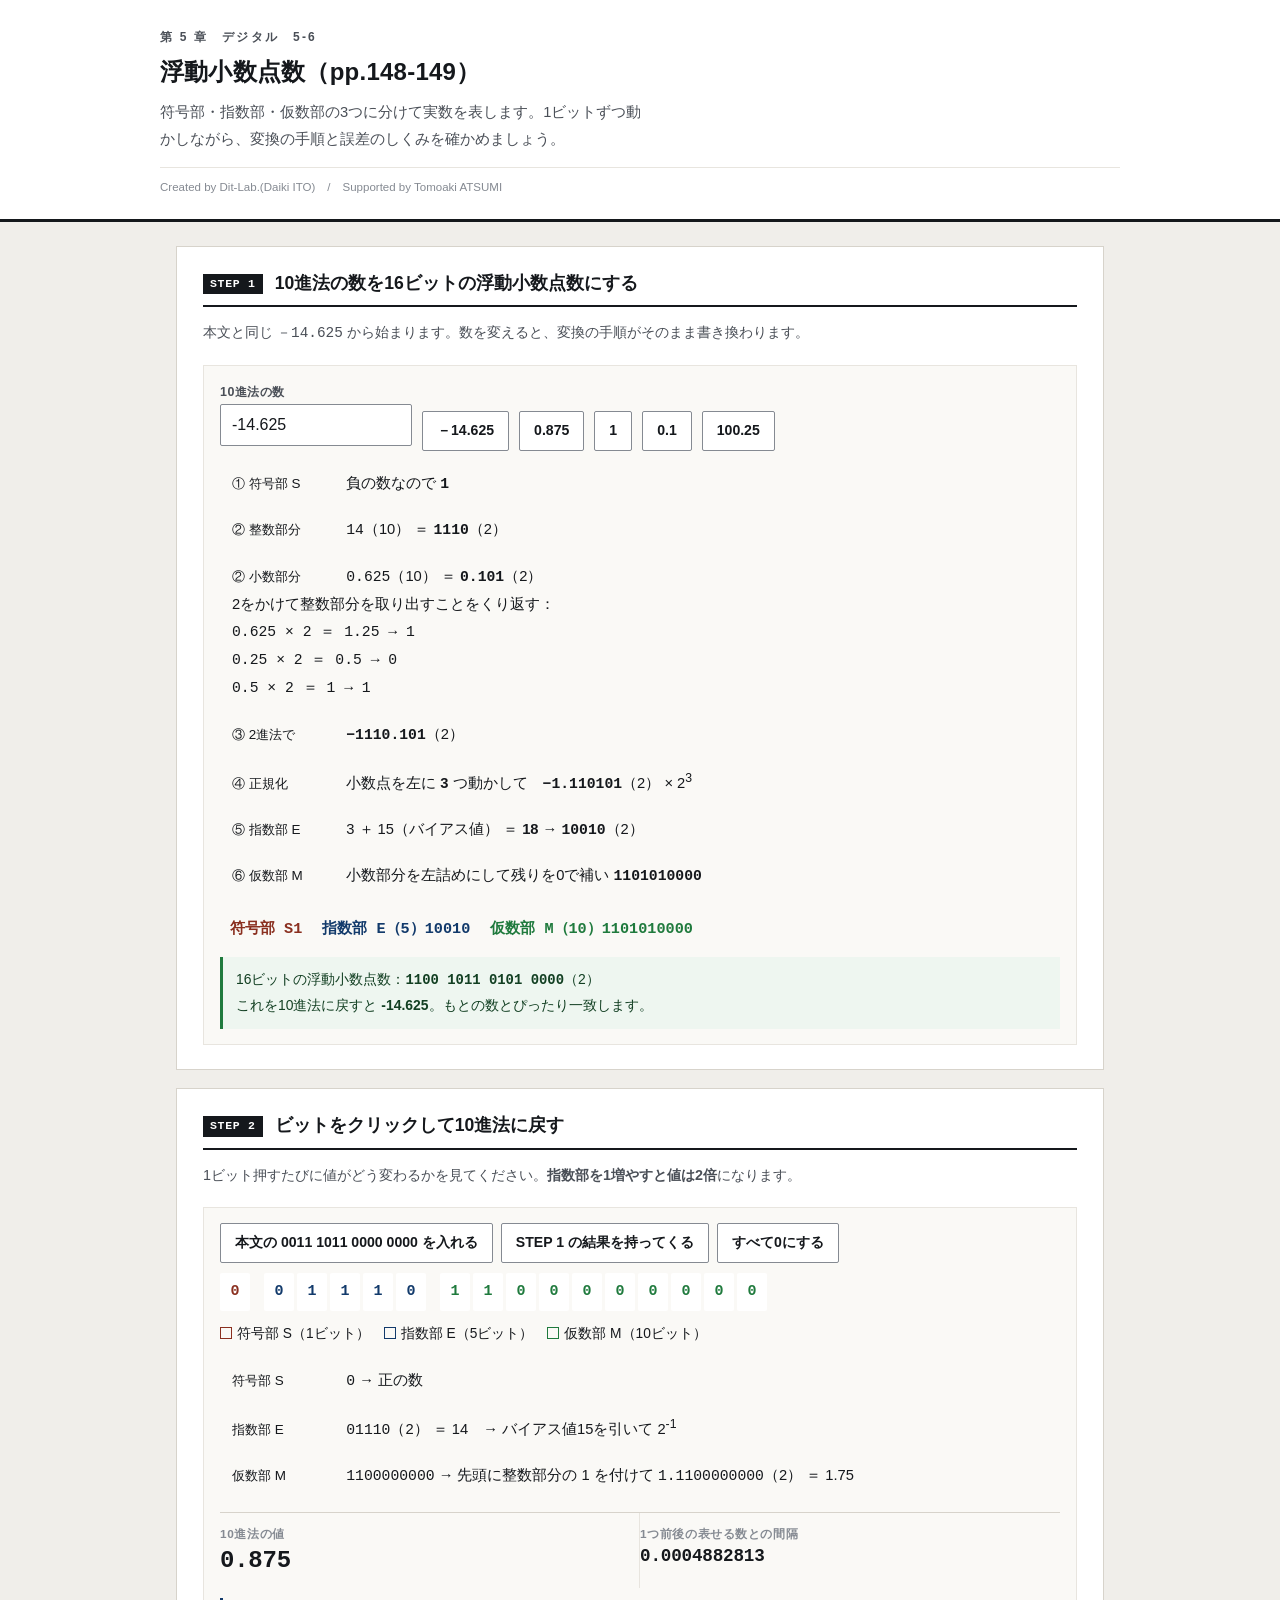
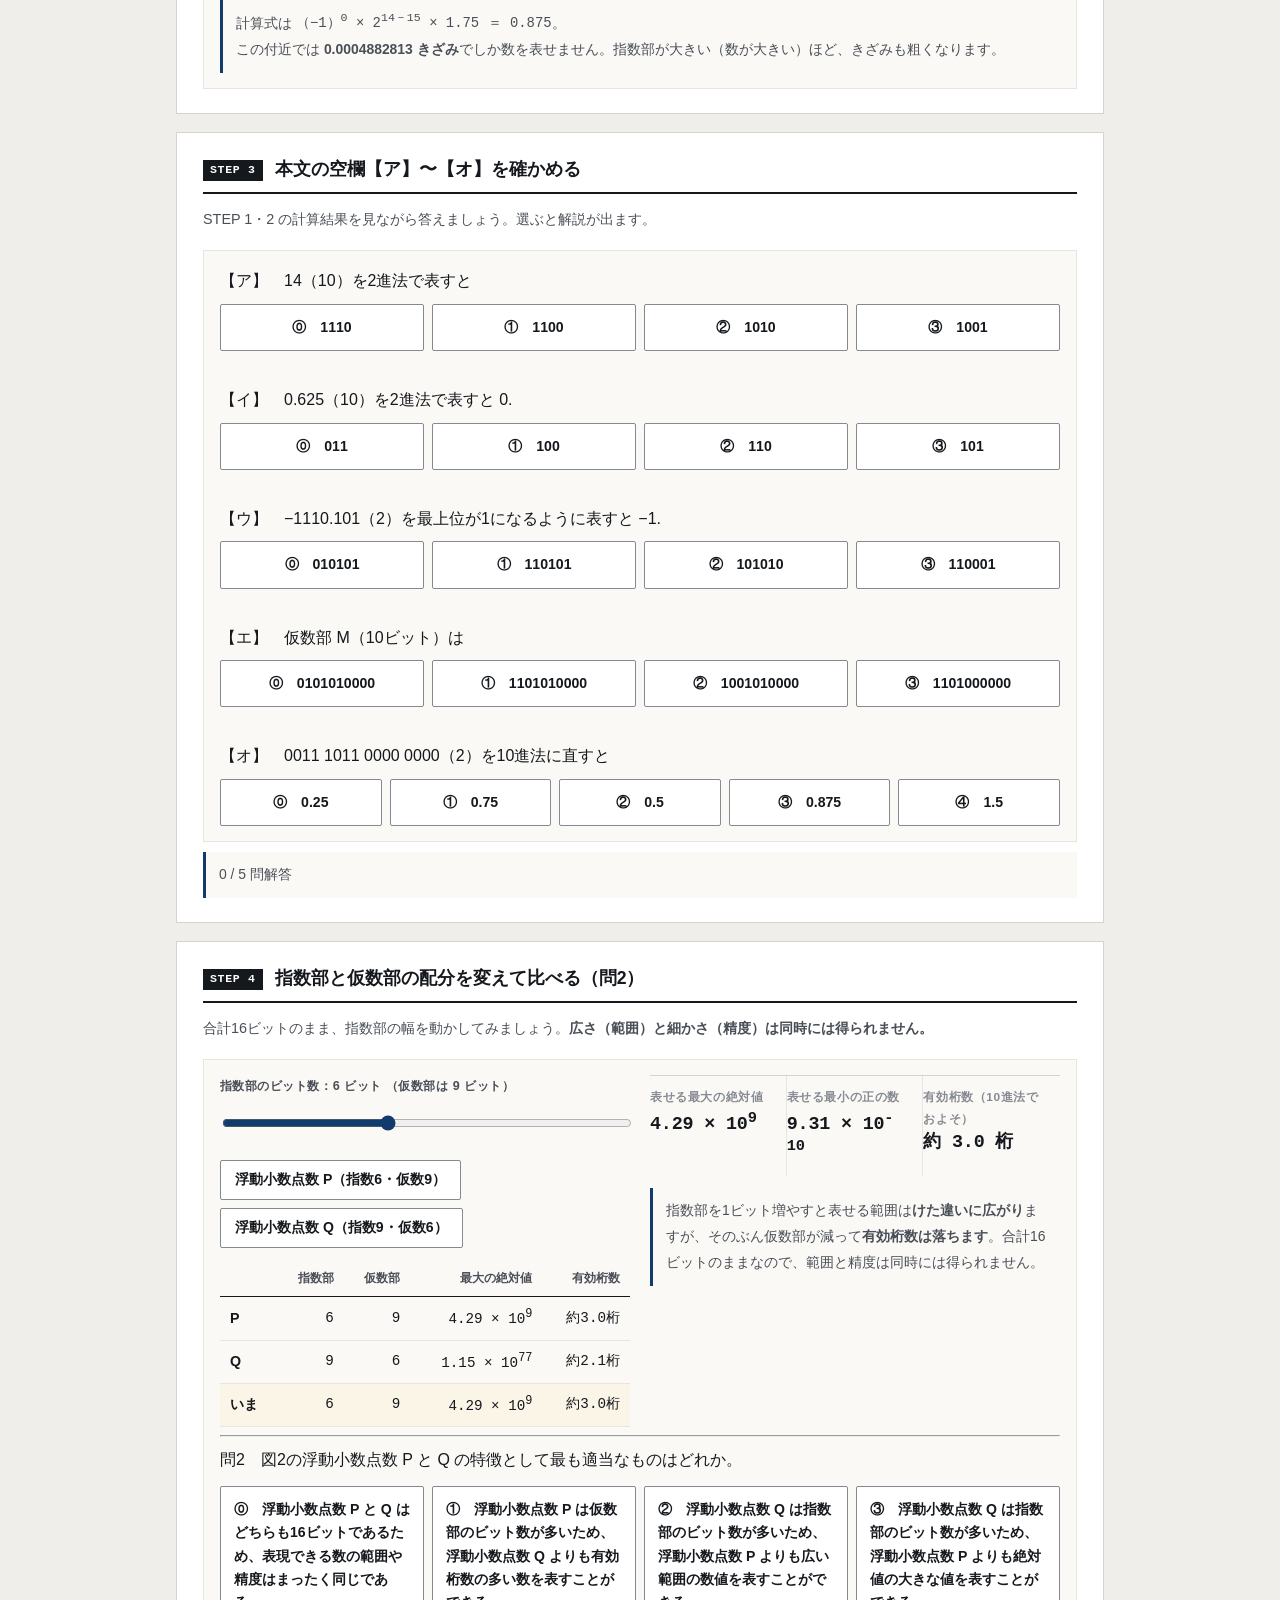
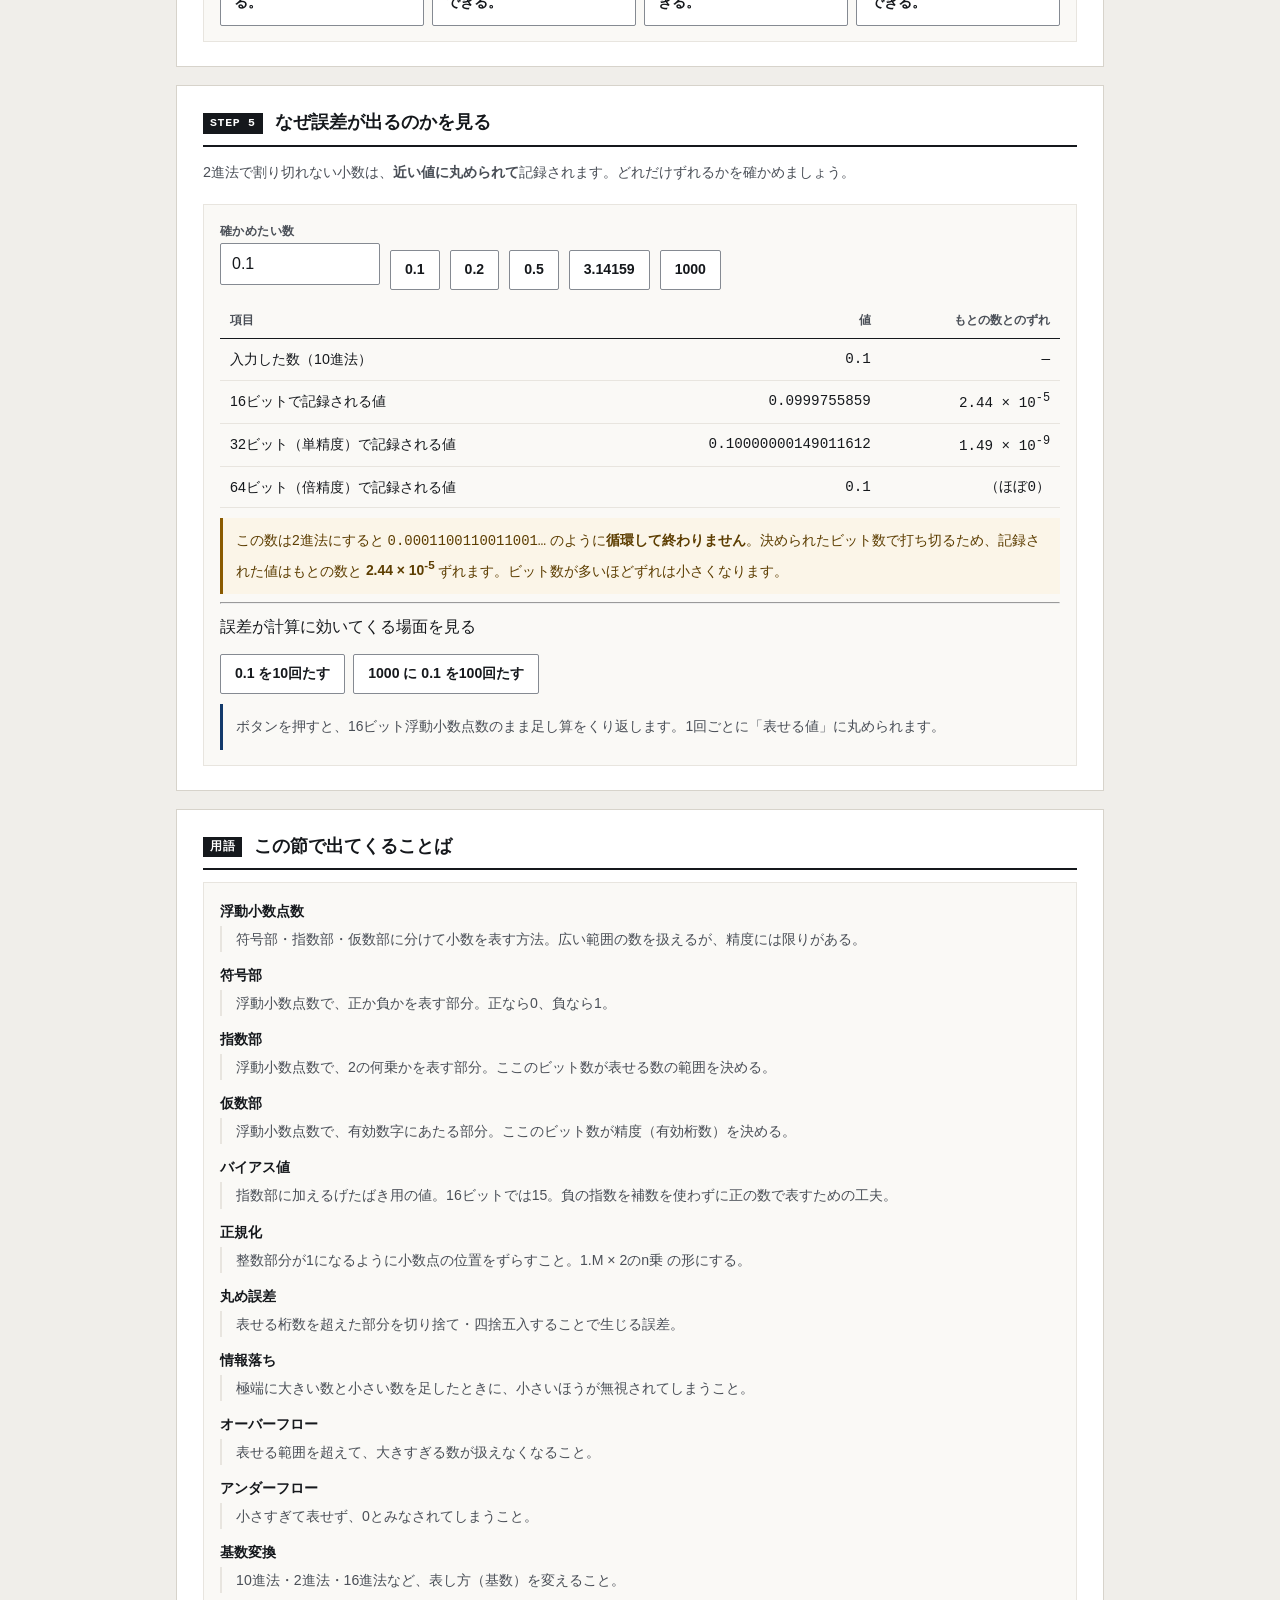
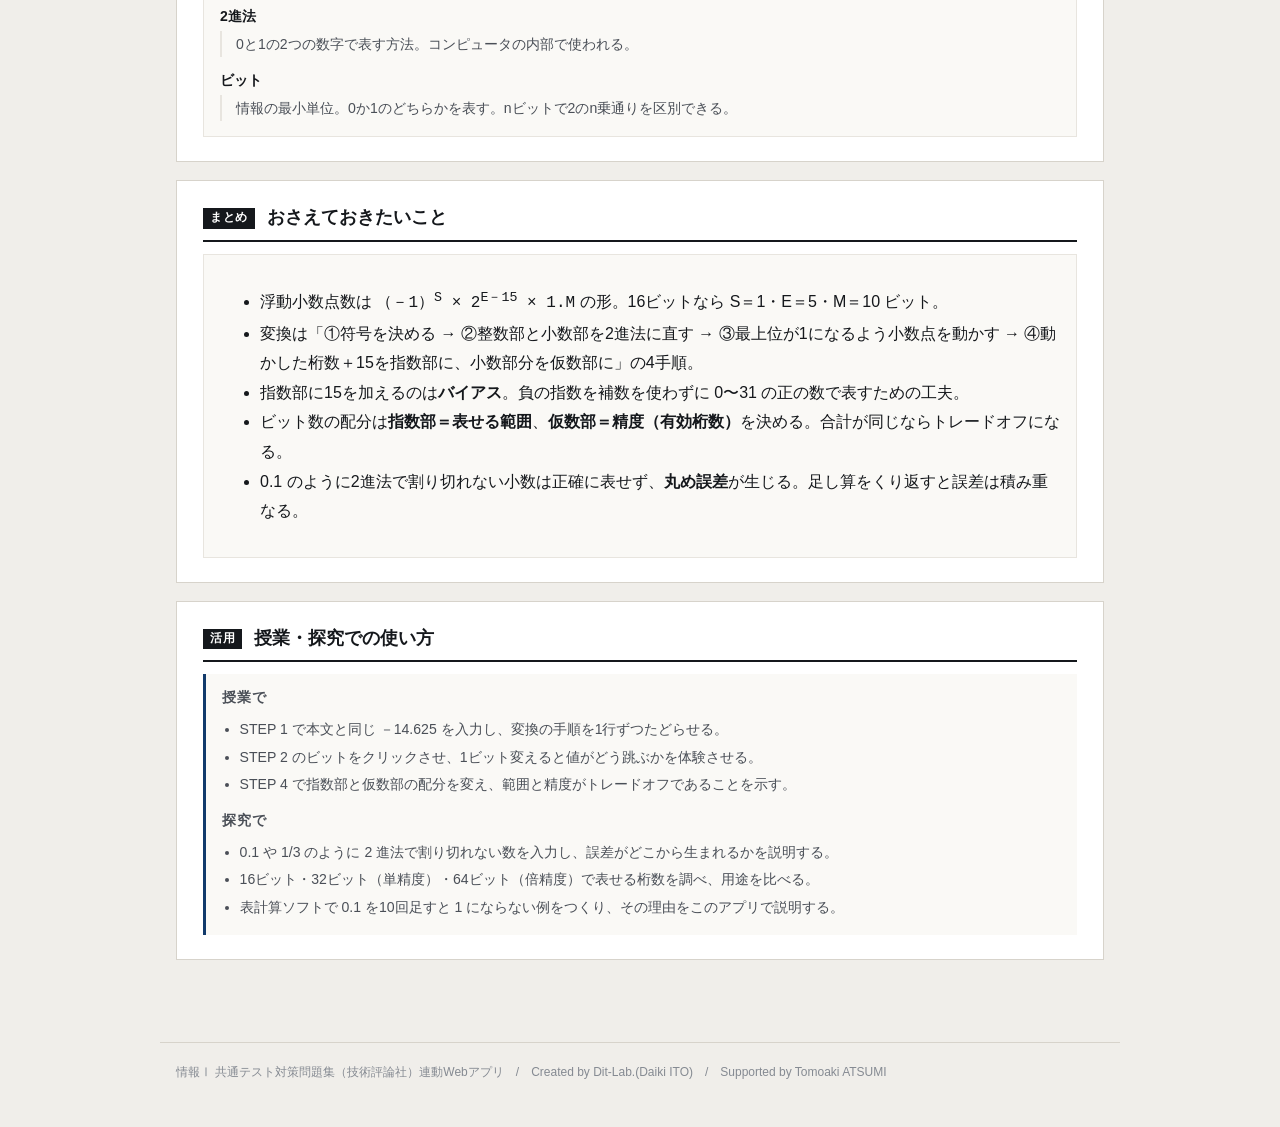
==== index.html @ 466bc840 "feat: Streamlit版を静的Webアプリ化。16ビット浮動小数点数の変換手順・ビット操作・精度と範囲の比較・丸め誤差の体験に対応" ====
<!DOCTYPE html>
<html lang="ja">
<head>
<meta charset="UTF-8">
<meta name="viewport" content="width=device-width, initial-scale=1.0">
<title>浮動小数点数｜情報Ⅰ共通テスト対策問題集</title>
<meta name="description" content="符号部・指数部・仮数部の3つに分けて実数を表します。1ビットずつ動かしながら、変換の手順と誤差のしくみを確かめましょう。">
<link rel="icon" href="data:image/svg+xml,%3Csvg xmlns=%22http://www.w3.org/2000/svg%22 viewBox=%220 0 32 32%22%3E%3Crect width=%2232%22 height=%2232%22 fill=%22%2315181c%22/%3E%3Ctext x=%2216%22 y=%2222%22 font-size=%2218%22 font-family=%22monospace%22 fill=%22%23fff%22 text-anchor=%22middle%22%3E01%3C/text%3E%3C/svg%3E">
<link rel="stylesheet" href="css/style.css">
<link rel="stylesheet" href="css/app.css">
</head>
<body>

<header class="app-header">
  <div class="inner">
    <span class="eyebrow">第 5 章　デジタル　5-6</span>
    <h1>浮動小数点数（pp.148-149）</h1>
    <p class="lead">符号部・指数部・仮数部の3つに分けて実数を表します。1ビットずつ動かしながら、変換の手順と誤差のしくみを確かめましょう。</p>
    <p class="credit">Created by Dit-Lab.(Daiki ITO)　/　Supported by Tomoaki ATSUMI</p>
  </div>
</header>

<main class="wrap">
  <section class="step" id="step1">
    <h2><span class="no">STEP 1</span>10進法の数を16ビットの浮動小数点数にする</h2>
    <p class="desc">本文と同じ <span class="mono">－14.625</span> から始まります。数を変えると、変換の手順がそのまま書き換わります。</p>
    <div class="panel">
      <div class="btn-row" style="align-items:flex-end;flex-wrap:wrap;gap:10px">
        <label class="fld" for="decIn">10進法の数<br>
          <input type="text" id="decIn" value="-14.625" class="mono" style="width:12em"></label>
        <button class="btn" data-dec="-14.625">－14.625</button>
        <button class="btn" data-dec="0.875">0.875</button>
        <button class="btn" data-dec="1">1</button>
        <button class="btn" data-dec="0.1">0.1</button>
        <button class="btn" data-dec="100.25">100.25</button>
      </div>
      <div class="steps-calc" id="encSteps"></div>
      <div class="fld-split" id="encSplit" style="margin-top:14px"></div>
      <div class="note" id="encNote" style="margin-top:10px"></div>
    </div>
  </section>

  <section class="step" id="step2">
    <h2><span class="no">STEP 2</span>ビットをクリックして10進法に戻す</h2>
    <p class="desc">1ビット押すたびに値がどう変わるかを見てください。<strong>指数部を1増やすと値は2倍</strong>になります。</p>
    <div class="panel">
      <div class="btn-row">
        <button class="btn" id="loadBook">本文の 0011 1011 0000 0000 を入れる</button>
        <button class="btn" id="loadFromEnc">STEP 1 の結果を持ってくる</button>
        <button class="btn" id="clrBits">すべて0にする</button>
      </div>
      <div class="bits" id="bitBox"></div>
      <div class="legend">
        <span class="ls"><i></i>符号部 S（1ビット）</span>
        <span class="le"><i></i>指数部 E（5ビット）</span>
        <span class="lm"><i></i>仮数部 M（10ビット）</span>
      </div>
      <div class="steps-calc" id="decSteps" style="margin-top:12px"></div>
      <div class="metrics" style="margin-top:12px">
        <div class="metric"><div class="k">10進法の値</div><div class="v" id="decVal" style="font-size:1.5rem">—</div></div>
        <div class="metric"><div class="k">1つ前後の表せる数との間隔</div><div class="v" id="decGap" style="font-size:1.1rem">—</div></div>
      </div>
      <div class="note info" id="decNote" style="margin-top:10px"></div>
    </div>
  </section>

  <section class="step" id="step3">
    <h2><span class="no">STEP 3</span>本文の空欄【ア】〜【オ】を確かめる</h2>
    <p class="desc">STEP 1・2 の計算結果を見ながら答えましょう。選ぶと解説が出ます。</p>
    <div class="panel" id="blankBox"></div>
    <div class="note" id="blankNote" style="margin-top:10px"></div>
  </section>

  <section class="step" id="step4">
    <h2><span class="no">STEP 4</span>指数部と仮数部の配分を変えて比べる（問2）</h2>
    <p class="desc">合計16ビットのまま、指数部の幅を動かしてみましょう。<strong>広さ（範囲）と細かさ（精度）は同時には得られません。</strong></p>
    <div class="panel">
      <div class="grid c2">
        <div>
          <label class="fld" for="expBits">指数部のビット数：<span class="mono" id="expBitsV">6</span> ビット
            （仮数部は <span class="mono" id="fracBitsV">9</span> ビット）</label>
          <input type="range" id="expBits" min="2" max="12" step="1" value="6">
          <div class="btn-row" style="margin-top:10px">
            <button class="btn" id="setP">浮動小数点数 P（指数6・仮数9）</button>
            <button class="btn" id="setQ">浮動小数点数 Q（指数9・仮数6）</button>
          </div>
          <div class="tbl-scroll" style="margin-top:12px"><table class="tbl" id="pqTable"></table></div>
        </div>
        <div>
          <div class="metrics">
            <div class="metric"><div class="k">表せる最大の絶対値</div><div class="v" id="fMax" style="font-size:1.15rem">—</div></div>
            <div class="metric"><div class="k">表せる最小の正の数</div><div class="v" id="fMin" style="font-size:1.15rem">—</div></div>
            <div class="metric"><div class="k">有効桁数（10進法でおよそ）</div><div class="v" id="fDig" style="font-size:1.15rem">—</div></div>
          </div>
          <div class="note info" id="fNote" style="margin-top:12px"></div>
        </div>
      </div>
      <hr class="sep">
      <p class="qhead">問2　図2の浮動小数点数 P と Q の特徴として最も適当なものはどれか。</p>
      <div id="q2Choices" class="choice4"></div>
      <div class="note" id="q2Fb" hidden></div>
    </div>
  </section>

  <section class="step" id="step5">
    <h2><span class="no">STEP 5</span>なぜ誤差が出るのかを見る</h2>
    <p class="desc">2進法で割り切れない小数は、<strong>近い値に丸められて</strong>記録されます。どれだけずれるかを確かめましょう。</p>
    <div class="panel">
      <div class="btn-row" style="align-items:flex-end;flex-wrap:wrap;gap:10px">
        <label class="fld" for="errIn">確かめたい数<br>
          <input type="text" id="errIn" value="0.1" class="mono" style="width:10em"></label>
        <button class="btn" data-err="0.1">0.1</button>
        <button class="btn" data-err="0.2">0.2</button>
        <button class="btn" data-err="0.5">0.5</button>
        <button class="btn" data-err="3.14159">3.14159</button>
        <button class="btn" data-err="1000">1000</button>
      </div>
      <div class="tbl-scroll" style="margin-top:12px"><table class="tbl" id="errTable"></table></div>
      <div class="note" id="errNote" style="margin-top:10px"></div>
      <hr class="sep">
      <p class="qhead">誤差が計算に効いてくる場面を見る</p>
      <div class="btn-row">
        <button class="btn" id="sumRun">0.1 を10回たす</button>
        <button class="btn" id="lossRun">1000 に 0.1 を100回たす</button>
      </div>
      <div class="note info" id="sumNote" style="margin-top:10px">ボタンを押すと、16ビット浮動小数点数のまま足し算をくり返します。1回ごとに「表せる値」に丸められます。</div>
    </div>
  </section>

  <section class="step" id="glossary">
    <h2><span class="no">用語</span>この節で出てくることば</h2>
    <div class="panel"><div id="glossBox"></div></div>
  </section>

  <section class="step" id="wrap">
    <h2><span class="no">まとめ</span>おさえておきたいこと</h2>
    <div class="panel">
      <ul class="bullets">
        <li>浮動小数点数は <span class="mono">（－1）<sup>S</sup> × 2<sup>E－15</sup> × 1.M</span> の形。16ビットなら S＝1・E＝5・M＝10 ビット。</li>
        <li>変換は「①符号を決める → ②整数部と小数部を2進法に直す → ③最上位が1になるよう小数点を動かす → ④動かした桁数＋15を指数部に、小数部分を仮数部に」の4手順。</li>
        <li>指数部に15を加えるのは<strong>バイアス</strong>。負の指数を補数を使わずに 0〜31 の正の数で表すための工夫。</li>
        <li>ビット数の配分は<strong>指数部＝表せる範囲</strong>、<strong>仮数部＝精度（有効桁数）</strong>を決める。合計が同じならトレードオフになる。</li>
        <li>0.1 のように2進法で割り切れない小数は正確に表せず、<strong>丸め誤差</strong>が生じる。足し算をくり返すと誤差は積み重なる。</li>
      </ul>
    </div>
  </section>

  <section class="step">
    <h2><span class="no">活用</span>授業・探究での使い方</h2>
    <div class="use-note">
      <h3>授業で</h3>
      <ul>
        <li>STEP 1 で本文と同じ －14.625 を入力し、変換の手順を1行ずつたどらせる。</li>
        <li>STEP 2 のビットをクリックさせ、1ビット変えると値がどう跳ぶかを体験させる。</li>
        <li>STEP 4 で指数部と仮数部の配分を変え、範囲と精度がトレードオフであることを示す。</li>
      </ul>
      <h3 style="margin-top:12px">探究で</h3>
      <ul>
        <li>0.1 や 1/3 のように 2 進法で割り切れない数を入力し、誤差がどこから生まれるかを説明する。</li>
        <li>16ビット・32ビット（単精度）・64ビット（倍精度）で表せる桁数を調べ、用途を比べる。</li>
        <li>表計算ソフトで 0.1 を10回足すと 1 にならない例をつくり、その理由をこのアプリで説明する。</li>
      </ul>
    </div>
  </section>

</main>

<footer class="app-footer">
  情報Ⅰ 共通テスト対策問題集（技術評論社）連動Webアプリ　/　Created by Dit-Lab.(Daiki ITO)　/　Supported by Tomoaki ATSUMI
</footer>

<script src="js/tools.js"></script>
<script src="js/chart.js"></script>
<script src="js/terms.js"></script>
<script src="js/app.js"></script>
</body>
</html>
---- css/style.css ----
/* =========================================================
   情報Ⅰ 共通テスト対策問題集 — Web アプリ共通スタイル
   紙面（参考書）に寄せた設計。装飾色は使わず、色は意味を持つときだけ。
   ========================================================= */

:root{
  --paper:#ffffff;
  --paper-2:#faf9f6;      /* うすい紙 */
  --bg:#f0eeea;           /* 台紙 */
  --ink:#15181c;
  --ink-2:#4a4f57;
  --ink-3:#858a92;
  --rule:#d7d3cb;         /* 罫線 */
  --rule-2:#e8e5df;
  --accent:#123a6b;       /* 濃紺。主要操作と現在地だけに使う */
  --accent-w:#e9eef6;
  --zero:#c0392b;         /* 左＝0 */
  --one:#1d4ed8;          /* 右＝1 */
  --ok:#1f7a3d;   --ok-bg:#eef6f0;
  --ng:#b3261e;   --ng-bg:#fbefee;
  --warn:#8a5a00; --warn-bg:#fbf5e8;
  --font:"Hiragino Kaku Gothic ProN","Hiragino Sans","Yu Gothic Medium","Yu Gothic",
         "Noto Sans JP",Meiryo,-apple-system,BlinkMacSystemFont,sans-serif;
  --mono:"SFMono-Regular",Menlo,Consolas,"Courier New",monospace;
}

*{box-sizing:border-box}
[hidden]{display:none !important}
html{-webkit-text-size-adjust:100%}
body{
  margin:0; background:var(--bg); color:var(--ink);
  font-family:var(--font); font-size:16px; line-height:1.85;
  font-feature-settings:"palt" 1;
}
h1,h2,h3,h4{line-height:1.45; margin:0; font-weight:700}
p{margin:0 0 .75em} p:last-child{margin-bottom:0}
a{color:var(--accent)}

/* ---------- 標題 ---------- */
.app-header{background:var(--paper); border-bottom:3px solid var(--ink); padding:26px 20px 20px}
.app-header .inner{max-width:960px; margin:0 auto}
.app-header .eyebrow{
  font-size:.75rem; font-weight:700; color:var(--ink-2); letter-spacing:.18em;
  display:block; margin-bottom:7px;
}
.app-header h1{font-size:1.5rem; letter-spacing:.01em}
.app-header .lead{font-size:.92rem; color:var(--ink-2); margin-top:9px; max-width:60ch}
.app-header .credit{
  font-size:.72rem; color:var(--ink-3); margin-top:14px;
  padding-top:9px; border-top:1px solid var(--rule-2);
}

/* ---------- 版面 ---------- */
.wrap{max-width:960px; margin:0 auto; padding:24px 16px 64px}
.step{background:var(--paper); border:1px solid var(--rule); padding:24px 26px; margin-bottom:18px}
.step > h2{
  display:flex; align-items:baseline; gap:12px; font-size:1.1rem;
  padding-bottom:9px; border-bottom:2px solid var(--ink); margin-bottom:12px;
}
.step > h2 .no{
  flex:none; font-family:var(--mono); font-size:.72rem; font-weight:700;
  background:var(--ink); color:var(--paper); padding:2px 7px; letter-spacing:.06em;
  position:relative; top:-2px;
}
.step > .desc{color:var(--ink-2); font-size:.9rem; margin-bottom:18px}
.step[hidden]{display:none}

.grid{display:grid; gap:20px}
.grid > *{min-width:0}          /* 子の中身で列が広がるのを防ぐ */
@media(min-width:800px){ .grid.c2{grid-template-columns:1fr 1fr} }

.panel{border:1px solid var(--rule-2); background:var(--paper-2); padding:15px 16px; min-width:0}
.panel > h3{
  font-size:.8rem; font-weight:700; color:var(--ink-2); letter-spacing:.08em;
  margin-bottom:12px; padding-bottom:6px; border-bottom:1px solid var(--rule);
}

/* ---------- 部品 ---------- */
.btn{
  appearance:none; border:1px solid var(--ink-3); background:var(--paper); color:var(--ink);
  font-family:inherit; font-size:.88rem; font-weight:700; padding:8px 14px;
  border-radius:2px; cursor:pointer; min-height:40px; line-height:1.4;
  transition:background .12s, border-color .12s, color .12s;
}
.btn:hover:not(:disabled){background:var(--accent-w); border-color:var(--accent); color:var(--accent)}
.btn:disabled{opacity:.35; cursor:not-allowed}
.btn.primary{background:var(--accent); color:var(--paper); border-color:var(--accent)}
.btn.primary:hover:not(:disabled){background:#0d2c53; color:var(--paper)}
.btn.ghost{border-color:var(--rule); color:var(--ink-2)}
.btn.sm{font-size:.8rem; padding:5px 10px; min-height:34px}
.btn-row{display:flex; flex-wrap:wrap; gap:8px; align-items:center}

/* タブ（見出し下線式） */
.seg{display:flex; gap:0; border-bottom:1px solid var(--rule)}
.seg button{
  appearance:none; border:0; background:transparent; font-family:inherit; font-size:.88rem;
  font-weight:700; color:var(--ink-3); padding:9px 4px; margin-right:26px; cursor:pointer;
  border-bottom:3px solid transparent; margin-bottom:-1px; min-height:40px;
}
.seg button:hover{color:var(--ink-2)}
.seg button[aria-pressed="true"]{color:var(--ink); border-bottom-color:var(--accent)}

label.fld{display:block; font-size:.78rem; font-weight:700; color:var(--ink-2); margin-bottom:5px; letter-spacing:.04em}
input[type=text], textarea, input[type=number]{
  width:100%; font-family:inherit; font-size:1rem; color:var(--ink);
  border:1px solid var(--ink-3); border-radius:2px; padding:9px 11px;
  background:var(--paper); min-height:42px;
}
input:focus, textarea:focus{outline:2px solid var(--accent); outline-offset:-1px; border-color:var(--accent)}
.btn:focus-visible, .seg button:focus-visible, .node-card:focus-visible{outline:2px solid var(--accent); outline-offset:2px}
textarea{resize:vertical; line-height:1.7}
.mono{font-family:var(--mono)}

table.tbl{width:100%; border-collapse:collapse; font-size:.89rem}
table.tbl th, table.tbl td{border-bottom:1px solid var(--rule-2); padding:7px 10px; text-align:right}
table.tbl th:first-child, table.tbl td:first-child{text-align:left}
table.tbl thead th{border-bottom:1.5px solid var(--ink); font-size:.76rem; color:var(--ink-2); font-weight:700; white-space:nowrap}
.tbl-scroll{overflow-x:auto; -webkit-overflow-scrolling:touch; max-width:100%}

.note{padding:10px 13px; font-size:.87rem; border-left:3px solid var(--ink-3); background:var(--paper-2)}
.note.ok{background:var(--ok-bg); border-left-color:var(--ok); color:#123f22}
.note.ng{background:var(--ng-bg); border-left-color:var(--ng); color:#6d1a15}
.note.info{background:var(--paper-2); border-left-color:var(--accent); color:var(--ink-2)}
.note.warn{background:var(--warn-bg); border-left-color:var(--warn); color:#5c3d00}
.note[hidden]{display:none}

.badge{
  display:inline-block; font-size:.72rem; font-weight:700; padding:1px 7px;
  border:1px solid var(--rule); color:var(--ink-2); background:var(--paper); letter-spacing:.04em;
}

/* 数値は罫線で仕切るだけ。カードにしない */
.metrics{display:flex; flex-wrap:wrap; gap:0; border-top:1px solid var(--rule)}
.metric{flex:1 1 130px; padding:11px 14px 11px 0; border-right:1px solid var(--rule-2)}
.metric:last-child{border-right:0}
.metric .k{font-size:.74rem; color:var(--ink-3); font-weight:700; letter-spacing:.05em}
.metric .v{font-size:1.6rem; font-weight:700; line-height:1.3; font-family:var(--mono); letter-spacing:-.01em}
.metric .s{font-size:.76rem; color:var(--ink-2)}

.bit0{color:var(--zero); font-weight:700}
.bit1{color:var(--one); font-weight:700}

.app-footer{
  max-width:960px; margin:0 auto; padding:18px 16px 44px; color:var(--ink-3);
  font-size:.75rem; border-top:1px solid var(--rule);
}
.sr-only{position:absolute;width:1px;height:1px;overflow:hidden;clip:rect(0 0 0 0);white-space:nowrap}

@media(max-width:640px){
  body{font-size:15px}
  .app-header{padding:20px 16px 16px}
  .app-header h1{font-size:1.16rem}
  .wrap{padding:16px 12px 52px}
  .step{padding:18px 15px}
  .seg button{margin-right:18px; font-size:.84rem}
  .metric{flex-basis:50%; border-right:0}
}
@media (prefers-reduced-motion:reduce){ *{animation:none!important; transition:none!important} }

/* ---------- 自分のデータ・共有・印刷 ---------- */
.toolbar{display:flex; flex-wrap:wrap; gap:8px; align-items:center; margin-top:12px;
  padding-top:12px; border-top:1px solid var(--rule-2)}
.toolbar .hint{font-size:.78rem; color:var(--ink-3)}
.paste-area{width:100%; min-height:110px; font-family:var(--mono); font-size:.86rem}
.use-note{background:var(--paper-2); border-left:3px solid var(--accent); padding:14px 16px; font-size:.88rem}
.use-note h3{font-size:.86rem; letter-spacing:.06em; margin-bottom:8px; color:var(--ink-2)}
.use-note ol, .use-note ul{margin:0; padding-left:1.25em; line-height:1.95; color:var(--ink-2)}

@media print{
  body{background:#fff}
  .app-header{border-bottom:2px solid #000}
  .step{border:1px solid #bbb; break-inside:avoid; page-break-inside:avoid; margin-bottom:12px}
  .btn, .seg, .toolbar, input[type=range]{display:none !important}
  .note{border-left-width:2px}
  a[href]:after{content:""}
}

/* ---------- 入力グリッド ---------- */
.dg-scroll{overflow:auto; -webkit-overflow-scrolling:touch; border:1px solid var(--rule); background:var(--paper); max-height:420px}
table.dg{border-collapse:collapse; font-family:var(--mono); font-size:.9rem; min-width:100%}
table.dg th, table.dg td{border:1px solid var(--rule-2); padding:0}
table.dg thead th{background:var(--paper-2); position:sticky; top:0; z-index:2}
table.dg .dg-n{background:var(--paper-2); color:var(--ink-3); font-size:.76rem; font-weight:400;
  text-align:center; min-width:34px; padding:0 4px; position:sticky; left:0; z-index:1}
table.dg .dg-corner{background:var(--paper-2); min-width:34px; position:sticky; left:0; z-index:3}
table.dg .dg-act{background:var(--paper-2); width:34px}
.dg-h, .dg-c{width:100%; min-width:96px; border:0; background:transparent; font-family:inherit;
  font-size:.9rem; padding:8px 9px; color:var(--ink); min-height:38px}
.dg-h{font-weight:700; font-family:var(--font); font-size:.82rem; color:var(--ink-2)}
.dg-c.num{text-align:right}
.dg-c:focus, .dg-h:focus{outline:2px solid var(--accent); outline-offset:-2px; background:var(--accent-w)}
.dg-del{border:0; background:transparent; color:var(--ink-3); cursor:pointer; width:32px; height:34px; font-size:1rem}
.dg-del:hover{color:var(--ng)}
.dg-tools{display:flex; flex-wrap:wrap; gap:8px; align-items:center; margin-top:10px}
.dg-hint{font-size:.76rem; color:var(--ink-3)}

/* ---------- ファイル読み込み ---------- */
.filebox{display:flex; flex-wrap:wrap; gap:10px; align-items:center; padding:12px;
  border:1px dashed var(--rule); background:var(--paper-2)}
.filebox input[type=file]{font-size:.85rem; font-family:inherit; max-width:100%}
.filebox .sel{max-width:220px}
.filelabel{display:inline-flex; align-items:center; gap:6px; font-size:.85rem; font-weight:700;
  border:1px solid var(--ink-3); background:var(--paper); padding:8px 14px; border-radius:2px; cursor:pointer; min-height:40px}
.filelabel:hover{border-color:var(--accent); color:var(--accent); background:var(--accent-w)}
.filelabel input{display:none}

/* ---------- 用語解説 ---------- */
.term{position:relative; border-bottom:1.5px dotted var(--accent); cursor:help; color:var(--accent); font-weight:700}
.term .term-pop{display:none; position:absolute; left:0; top:1.7em; z-index:50; width:min(300px,78vw);
  background:var(--paper); border:1px solid var(--ink-3); box-shadow:0 6px 20px rgba(0,0,0,.14);
  padding:10px 12px; font-size:.82rem; font-weight:400; color:var(--ink-2); line-height:1.75;
  border-left:3px solid var(--accent); cursor:auto; text-align:left}
.term .term-pop b{display:block; color:var(--ink); font-size:.86rem; margin-bottom:3px}
.term.open .term-pop{display:block}
dl.gloss{margin:0; font-size:.88rem}
dl.gloss dt{font-weight:700; color:var(--ink); margin-top:10px}
dl.gloss dt:first-child{margin-top:0}
dl.gloss dd{margin:2px 0 0; color:var(--ink-2); line-height:1.85; padding-left:1em; border-left:2px solid var(--rule-2)}
@media print{ .term{border-bottom:0; color:inherit} .term .term-pop{display:none !important} }

/* ---------- スマホ・タブレット ---------- */
@media (max-width:1024px){
  /* iOS で入力時に画面が勝手に拡大するのを防ぐ（16px 未満だとズームする） */
  input[type=text], input[type=number], textarea, select, .dg-c, .dg-h{ font-size:16px }
  .dg-c, .dg-h{ min-width:110px }
}
@media (max-width:820px){
  .grid.c2{grid-template-columns:1fr}
  .dg-scroll{max-height:340px}
  .filebox{flex-direction:column; align-items:stretch}
  .filebox .sel{max-width:100%}
  .term .term-pop{left:auto; right:0; width:min(280px,86vw)}
}
@media (max-width:480px){
  .step > h2{font-size:1rem; flex-wrap:wrap}
  .metrics{gap:0}
  .metric{flex-basis:50%; padding-right:10px}
  .metric .v{font-size:1.3rem}
  .btn{padding:8px 12px}
  .dg-tools{gap:6px}
  .dg-hint{width:100%}
}
/* タッチ操作でのスクロールを滑らかに */
.tbl-scroll, .dg-scroll, .tree-box{ -webkit-overflow-scrolling:touch; overscroll-behavior-x:contain }
---- css/app.css ----
.qhead{display:flex; justify-content:space-between; align-items:center; margin-bottom:12px}
.card-q{border:1px solid var(--rule); background:var(--paper); padding:18px; margin-bottom:14px}
.q-scene{font-size:1rem; font-weight:700; line-height:1.9}
.choice4{display:grid; gap:8px; grid-template-columns:repeat(auto-fit,minmax(160px,1fr))}
.choice4 .btn{text-align:left; line-height:1.65; padding:11px 13px}
.choice4 .btn.correct{background:var(--ok-bg); border-color:var(--ok); color:var(--ok)}
.choice4 .btn.wrong{background:var(--ng-bg); border-color:var(--ng); color:var(--ng)}
.choice4.locked{pointer-events:none}
.sel{width:100%; font-family:inherit; font-size:.95rem; padding:9px 11px; min-height:42px;
  border:1px solid var(--ink-3); border-radius:2px; background:var(--paper); color:var(--ink)}
input[type=range]{width:100%; accent-color:var(--accent); height:34px}
.why{font-size:.85rem; color:var(--ink-2); line-height:1.85}
.eqbox{font-family:var(--mono); font-size:1.02rem; font-weight:700; text-align:center; padding:14px;
  border:1px solid var(--rule); background:var(--paper-2); line-height:1.8}
.blankin{border:1.5px solid var(--accent); background:#fff; padding:6px 8px; text-align:center;
  font-family:var(--mono); min-height:38px; font-size:.95rem; max-width:120px}
.blankin.ok{border-color:var(--ok); background:var(--ok-bg)}
.blankin.ng{border-color:var(--ng); background:var(--ng-bg)}
table.tbl td .blankin{width:100%; max-width:none}

/* --- 5-6 浮動小数点数 --- */
.bits{display:flex;flex-wrap:wrap;gap:3px;margin:10px 0}
.bits .b{width:30px;height:38px;border:1px solid var(--line);background:#fff;font:700 15px/1 var(--mono);
  display:flex;align-items:center;justify-content:center;cursor:pointer;border-radius:2px;padding:0}
.bits .b:hover{background:var(--warn-bg)}
.bits .b.s{border-color:#8a2f1f;color:#8a2f1f}
.bits .b.e{border-color:#123a6b;color:#123a6b}
.bits .b.m{border-color:#1f7a3d;color:#1f7a3d}
.bits .gap{width:8px}
.legend{display:flex;flex-wrap:wrap;gap:14px;font-size:.86rem;margin-top:4px}
.legend i{display:inline-block;width:12px;height:12px;border:1px solid;margin-right:5px;vertical-align:-1px}
.legend .ls i{border-color:#8a2f1f}
.legend .le i{border-color:#123a6b}
.legend .lm i{border-color:#1f7a3d}
.steps-calc{border:1px solid var(--line);border-radius:3px;overflow:hidden;margin-top:10px}
.steps-calc > div{padding:9px 12px;border-top:1px solid var(--line);font-size:.92rem}
.steps-calc > div:first-child{border-top:0}
.steps-calc .lbl{display:inline-block;min-width:8.5em;color:var(--muted);font-size:.84rem}
.fld-split{display:flex;flex-wrap:wrap;gap:0;margin:8px 0}
.fld-split .seg{border:1px solid var(--line);padding:6px 10px;text-align:center;font:700 .95rem/1.4 var(--mono)}
.fld-split .seg .cap{display:block;font:400 .74rem/1.3 var(--sans);color:var(--muted)}
.errbar{position:relative;height:26px;border:1px solid var(--line);background:#fff;margin-top:8px}
.errbar i{position:absolute;top:0;bottom:0;background:var(--accent);opacity:.18}
.errbar .tick{position:absolute;top:-4px;bottom:-4px;width:2px;background:#c0392b}
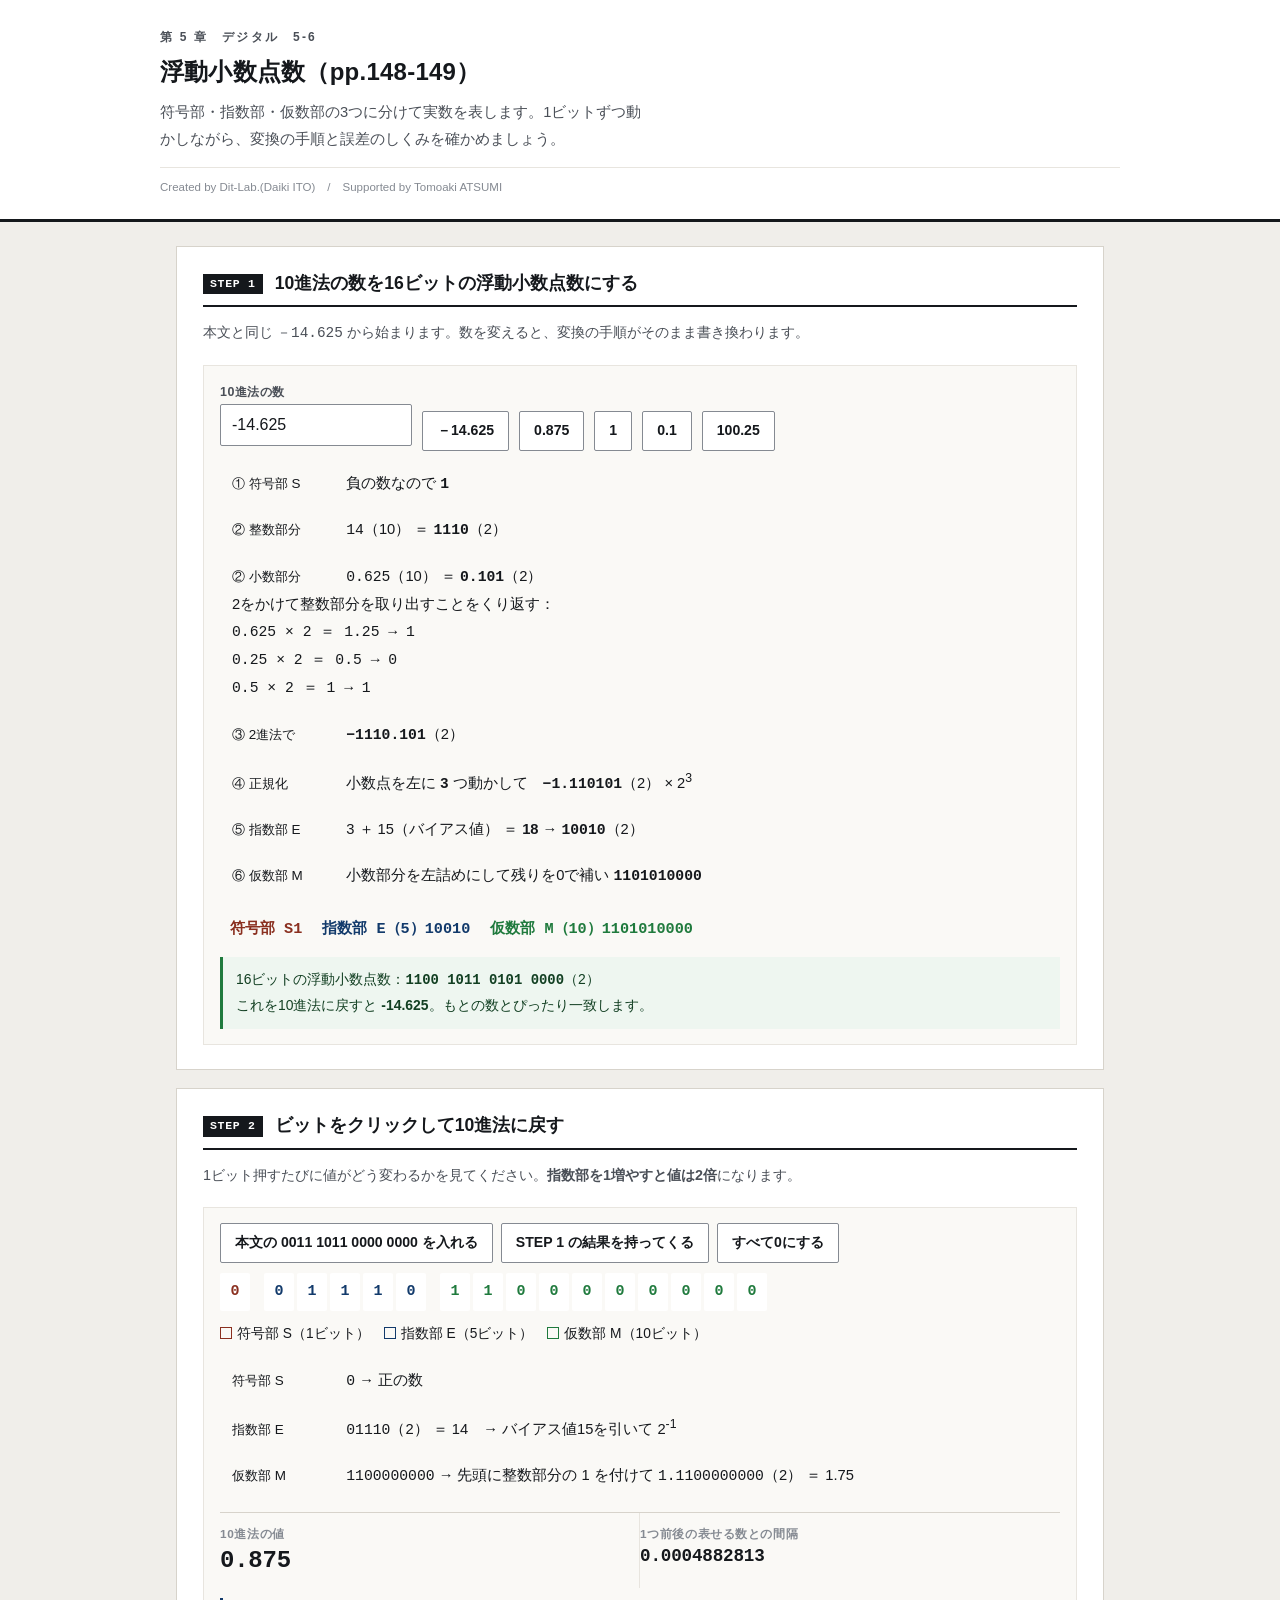
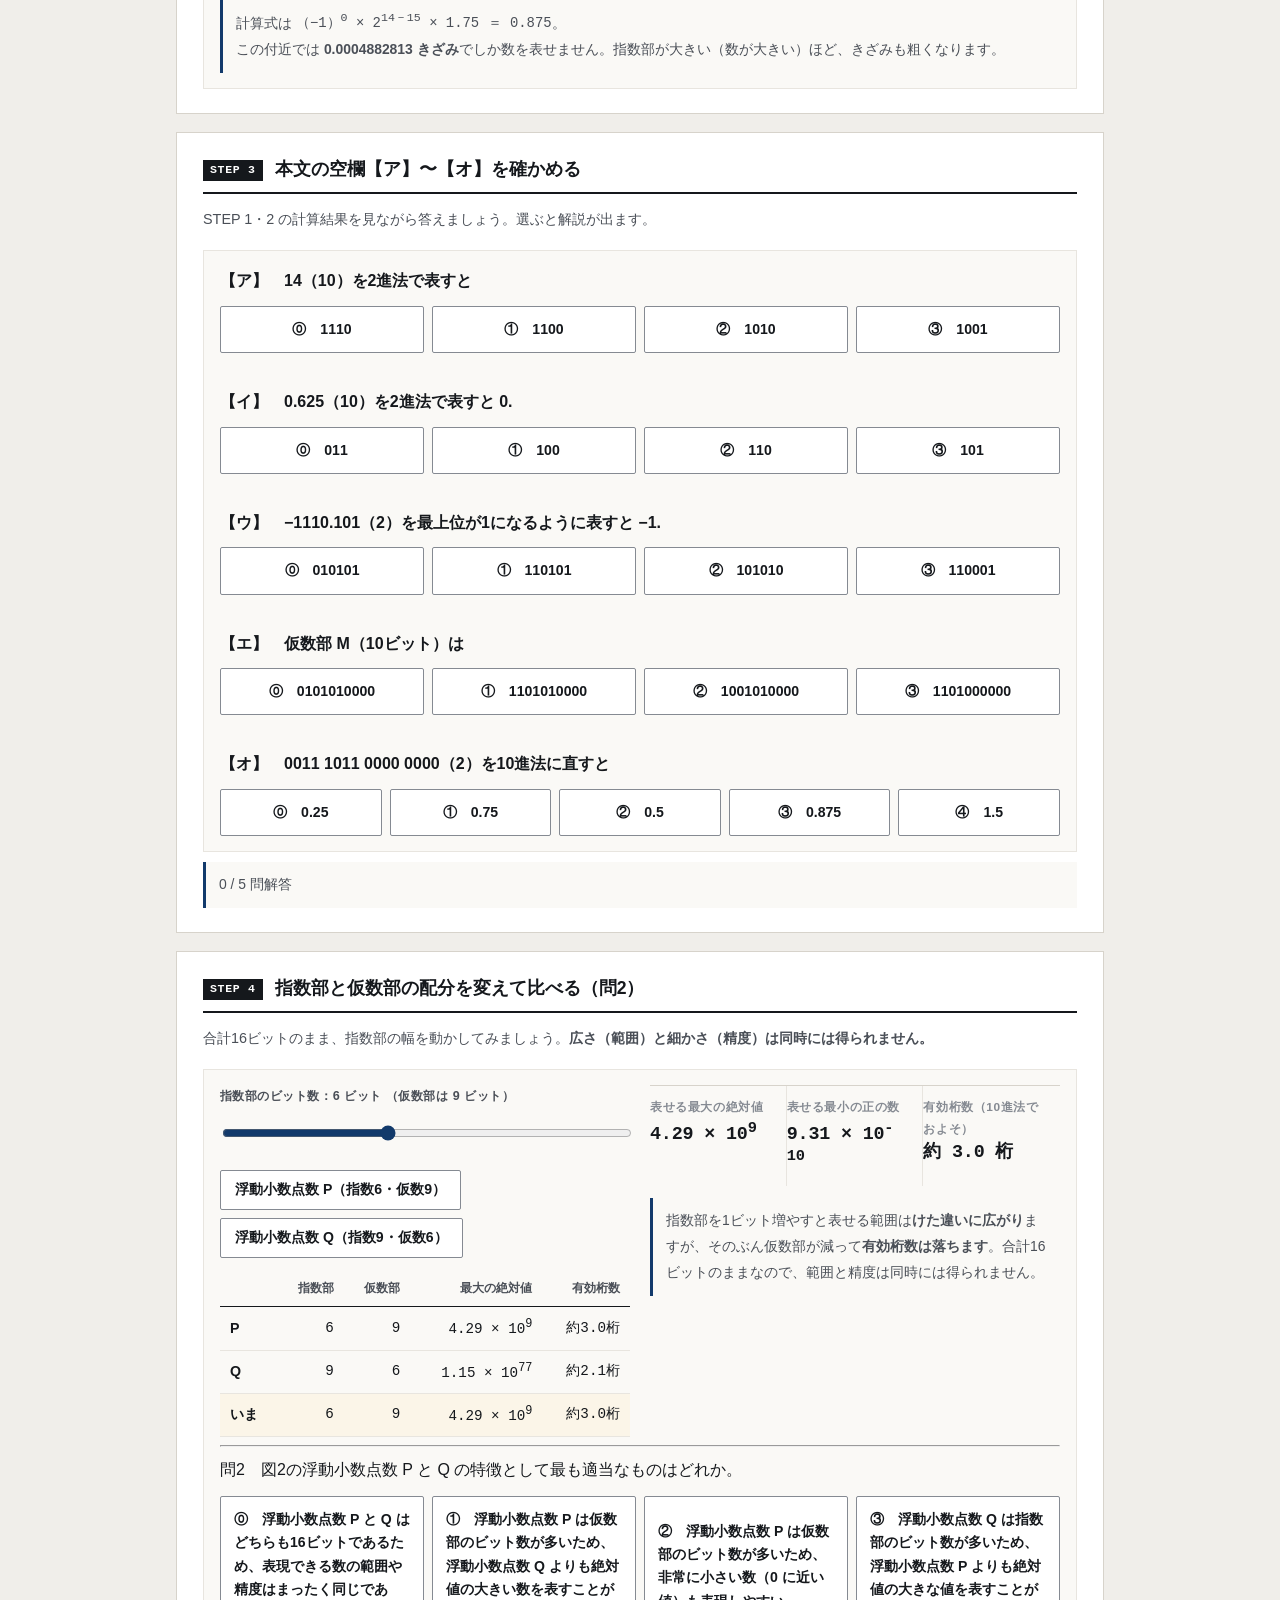
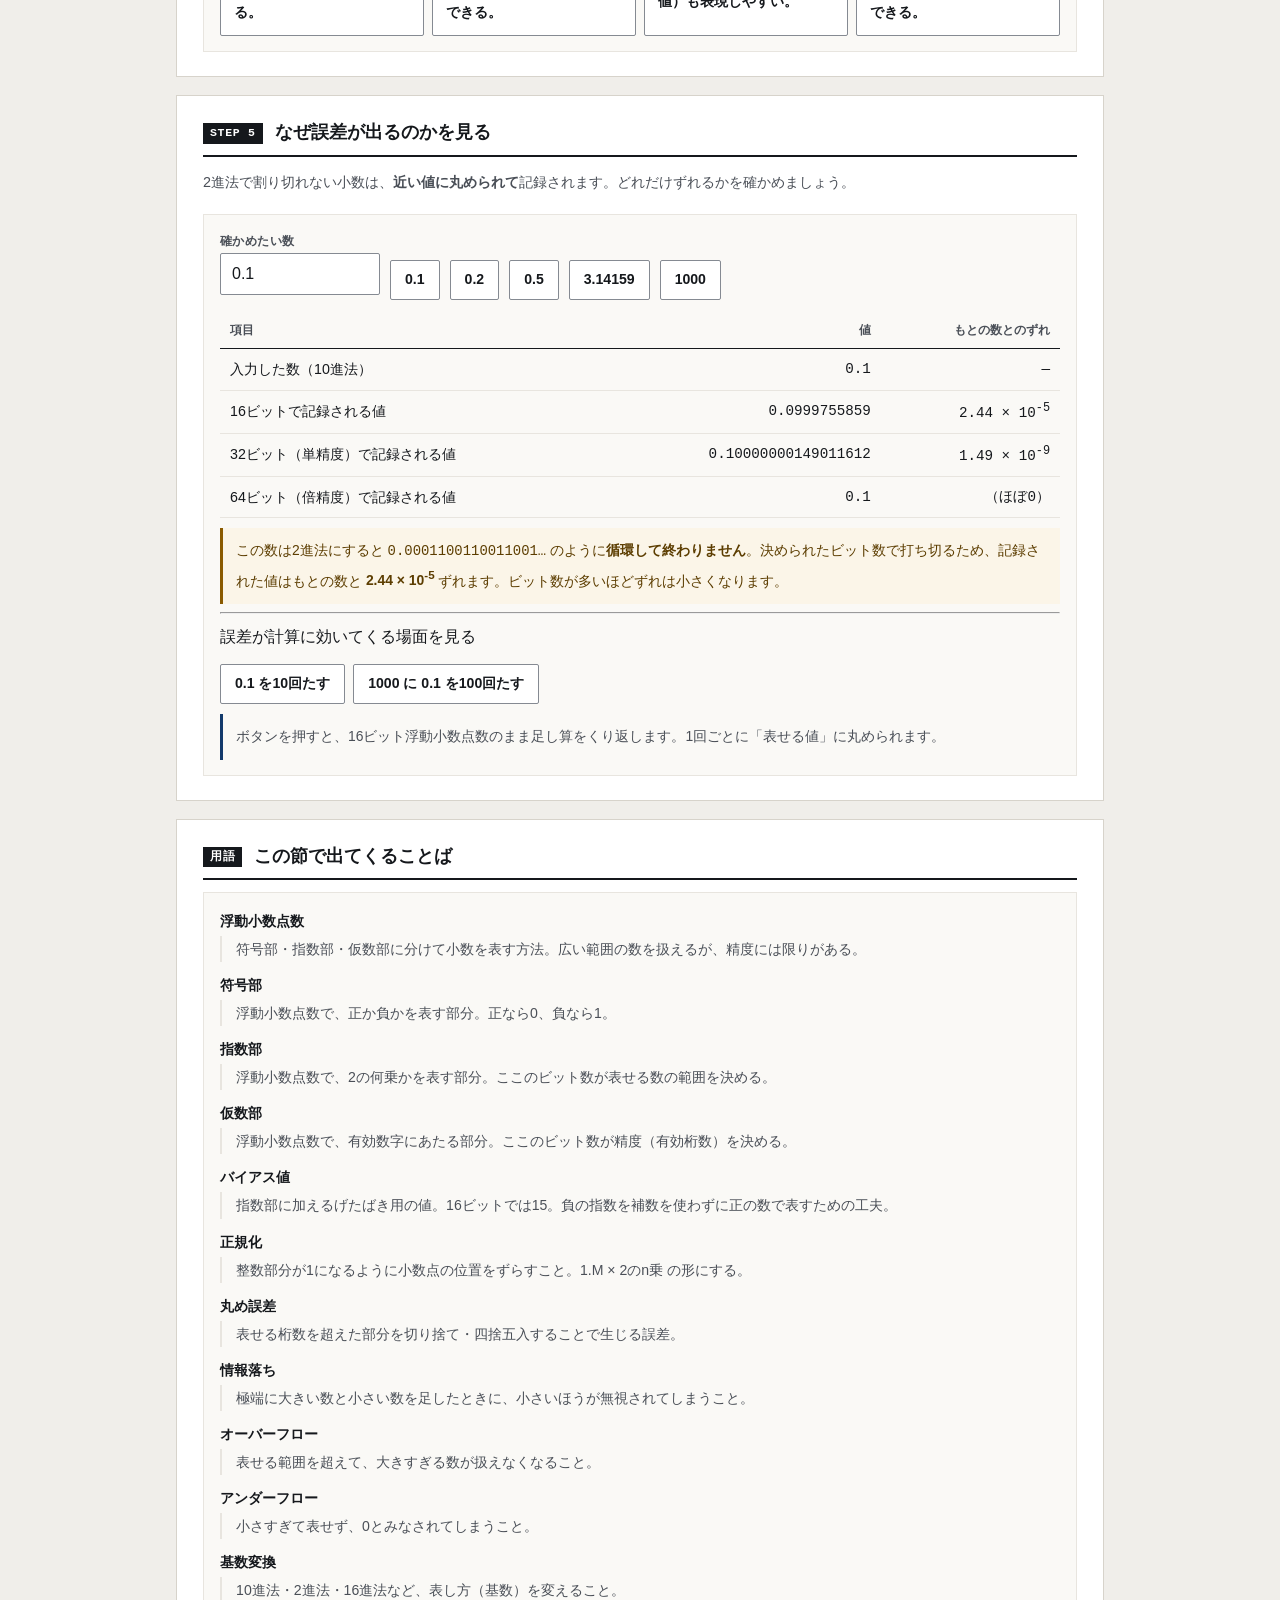
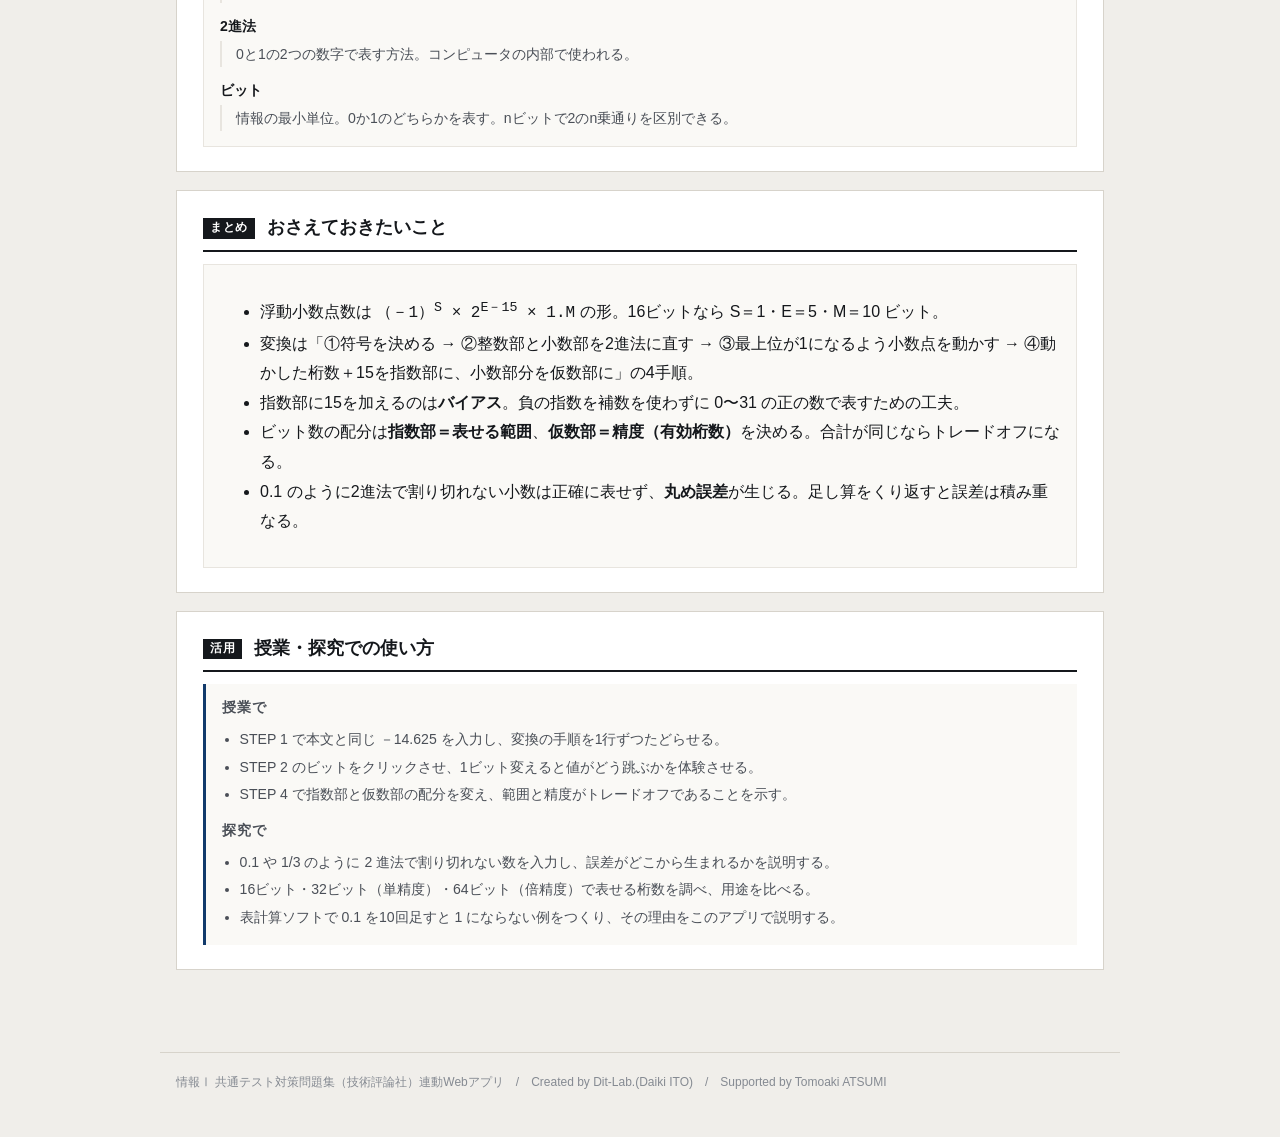
==== commit 7051c218: "fix: 正誤表P.149に対応し問2の選択肢①②を差し替え" ====
--- a/index.html
+++ b/index.html
@@ -6,8 +6,8 @@
 <title>浮動小数点数｜情報Ⅰ共通テスト対策問題集</title>
 <meta name="description" content="符号部・指数部・仮数部の3つに分けて実数を表します。1ビットずつ動かしながら、変換の手順と誤差のしくみを確かめましょう。">
 <link rel="icon" href="data:image/svg+xml,%3Csvg xmlns=%22http://www.w3.org/2000/svg%22 viewBox=%220 0 32 32%22%3E%3Crect width=%2232%22 height=%2232%22 fill=%22%2315181c%22/%3E%3Ctext x=%2216%22 y=%2222%22 font-size=%2218%22 font-family=%22monospace%22 fill=%22%23fff%22 text-anchor=%22middle%22%3E01%3C/text%3E%3C/svg%3E">
-<link rel="stylesheet" href="css/style.css">
-<link rel="stylesheet" href="css/app.css">
+<link rel="stylesheet" href="css/style.css?v=ea93572e">
+<link rel="stylesheet" href="css/app.css?v=b3b296eb">
 </head>
 <body>
 
@@ -169,9 +169,7 @@
   情報Ⅰ 共通テスト対策問題集（技術評論社）連動Webアプリ　/　Created by Dit-Lab.(Daiki ITO)　/　Supported by Tomoaki ATSUMI
 </footer>
 
-<script src="js/tools.js"></script>
-<script src="js/chart.js"></script>
-<script src="js/terms.js"></script>
-<script src="js/app.js"></script>
+<script src="js/terms.js?v=ec3e70f4"></script>
+<script src="js/app.js?v=4088049d"></script>
 </body>
 </html>
--- a/css/style.css
+++ b/css/style.css
@@ -68,6 +68,7 @@
 .grid{display:grid; gap:20px}
 .grid > *{min-width:0}          /* 子の中身で列が広がるのを防ぐ */
 @media(min-width:800px){ .grid.c2{grid-template-columns:1fr 1fr} }
+@media(min-width:800px){ .grid.c21{grid-template-columns:1.45fr 1fr} }
 
 .panel{border:1px solid var(--rule-2); background:var(--paper-2); padding:15px 16px; min-width:0}
 .panel > h3{
@@ -225,7 +226,7 @@
   .dg-c, .dg-h{ min-width:110px }
 }
 @media (max-width:820px){
-  .grid.c2{grid-template-columns:1fr}
+  .grid.c2,.grid.c21{grid-template-columns:1fr}
   .dg-scroll{max-height:340px}
   .filebox{flex-direction:column; align-items:stretch}
   .filebox .sel{max-width:100%}
@@ -242,3 +243,38 @@
 }
 /* タッチ操作でのスクロールを滑らかに */
 .tbl-scroll, .dg-scroll, .tree-box{ -webkit-overflow-scrolling:touch; overscroll-behavior-x:contain }
+
+/* 幅指定つきの入力欄がスマートフォンではみ出さないようにする */
+input[type=text], input[type=number], input[type=search], textarea, select{ max-width:100% }
+.btn-row > label{ min-width:0; max-width:100% }
+.btn-row > label input, .btn-row > label select{ max-width:100% }
+
+/* 共通：○×判定・並べかえ（quiz.js 用） */
+.abcde{border:1px solid var(--rule); border-radius:3px; overflow:hidden}
+.abcde > div{border-top:1px solid var(--rule); padding:10px 12px}
+.abcde > div:first-child{border-top:0}
+.abcde .st{display:flex; gap:10px; align-items:flex-start; flex-wrap:wrap}
+.abcde .st .k{font-weight:700; font-family:var(--mono); min-width:1.4em}
+.abcde .st .t{flex:1; min-width:12em}
+.abcde .jb{display:flex; gap:6px}
+.abcde .jb .btn{min-width:3.4em; padding:6px 10px; text-align:center}
+.prep{display:grid; grid-template-columns:repeat(auto-fit,minmax(150px,1fr)); gap:10px; margin-top:10px}
+.prep .slot{border:1px dashed var(--ink-3); border-radius:3px; padding:10px; min-height:92px; background:var(--paper)}
+.prep .slot.filled{border-style:solid}
+.prep .slot .tag{font:700 .74rem/1.4 var(--mono); color:var(--accent); display:block; margin-bottom:6px}
+.prep .slot .txt{font-size:.86rem; line-height:1.7}
+.cards{display:flex; flex-wrap:wrap; gap:8px; margin-top:10px}
+.cards .c{border:1px solid var(--ink-3); border-radius:3px; padding:9px 12px; background:var(--paper);
+  cursor:pointer; font-size:.88rem; max-width:100%; text-align:left; font-family:inherit; color:var(--ink)}
+.cards .c:hover{background:var(--warn-bg)}
+.cards .c.used{opacity:.35; pointer-events:none}
+
+/* --- 予想してから実行 --- */
+.pmark{display:inline-block; background:var(--accent); color:#fff; font-size:.7rem; font-weight:700;
+  letter-spacing:.08em; padding:2px 7px; border-radius:2px; margin-right:8px; vertical-align:2px}
+input.pin{font-size:1.05rem; padding:7px 10px; border:1px solid var(--rule); border-radius:3px;
+  width:9em; max-width:100%; background:#fff}
+.btn-row .unit{color:var(--muted); font-size:.9rem}
+.choice4 .btn.on{border-color:var(--accent); box-shadow:inset 0 0 0 1px var(--accent); font-weight:700}
+/* 設問文の見出し（flex ではなく通常の段落。.qhead は左右振り分け用なので用途が別） */
+.pq{margin:0 0 10px; font-weight:700; line-height:1.85}
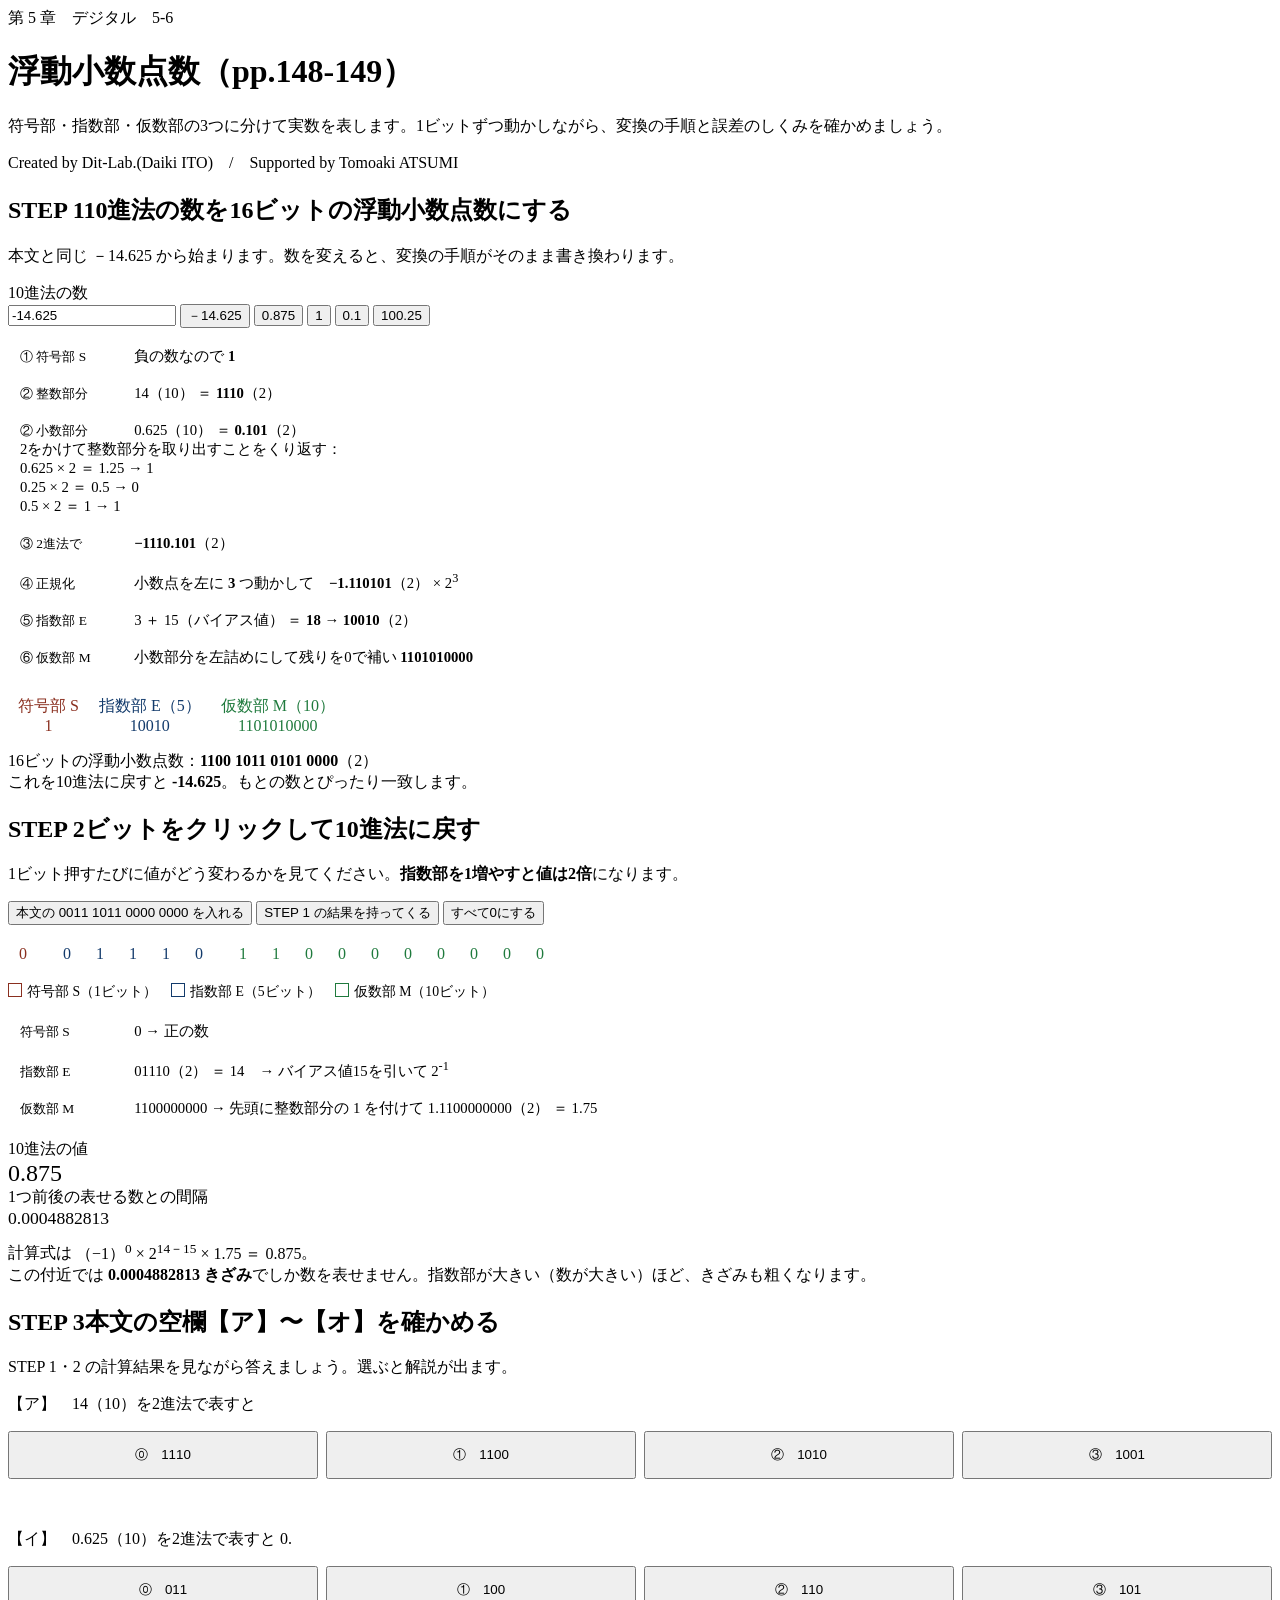
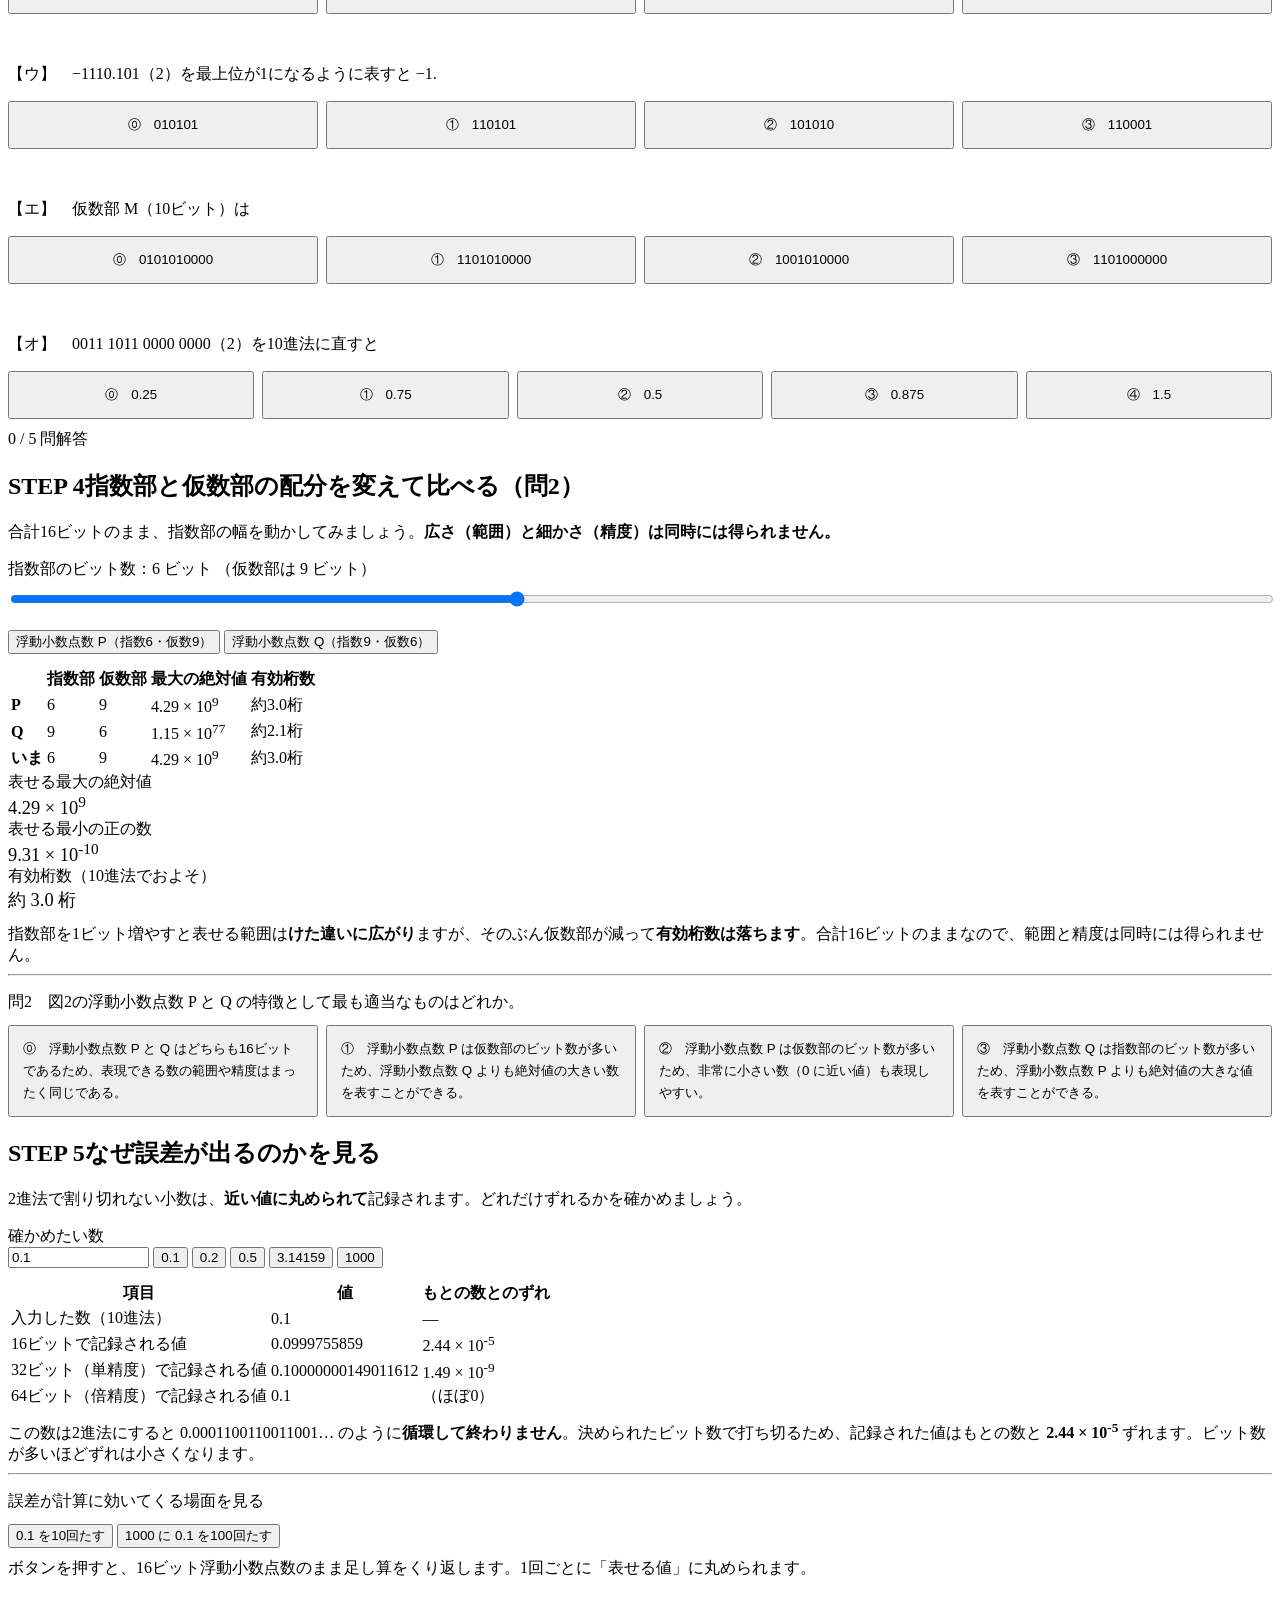
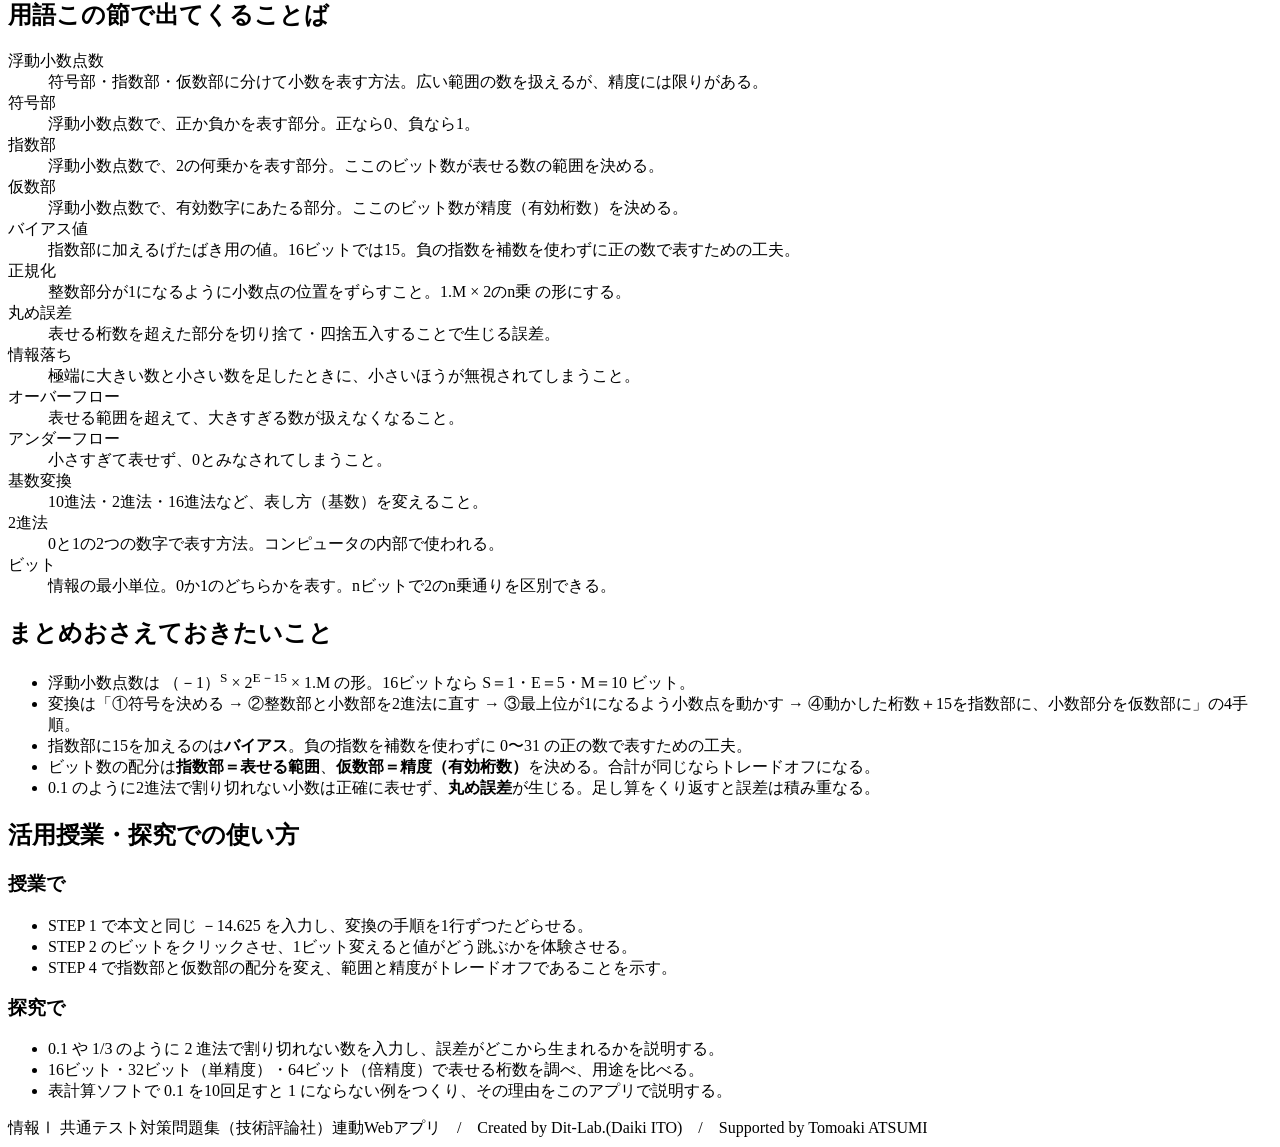
==== commit 0575622d: "fix: 解説文が折り返さず画面からはみ出す場合がある不具合を修正" ====
--- a/index.html
+++ b/index.html
@@ -6,7 +6,7 @@
 <title>浮動小数点数｜情報Ⅰ共通テスト対策問題集</title>
 <meta name="description" content="符号部・指数部・仮数部の3つに分けて実数を表します。1ビットずつ動かしながら、変換の手順と誤差のしくみを確かめましょう。">
 <link rel="icon" href="data:image/svg+xml,%3Csvg xmlns=%22http://www.w3.org/2000/svg%22 viewBox=%220 0 32 32%22%3E%3Crect width=%2232%22 height=%2232%22 fill=%22%2315181c%22/%3E%3Ctext x=%2216%22 y=%2222%22 font-size=%2218%22 font-family=%22monospace%22 fill=%22%23fff%22 text-anchor=%22middle%22%3E01%3C/text%3E%3C/svg%3E">
-<link rel="stylesheet" href="css/style.css?v=ea93572e">
+<link rel="stylesheet" href="css/style.css?v=1b60c856">
 <link rel="stylesheet" href="css/app.css?v=b3b296eb">
 </head>
 <body>
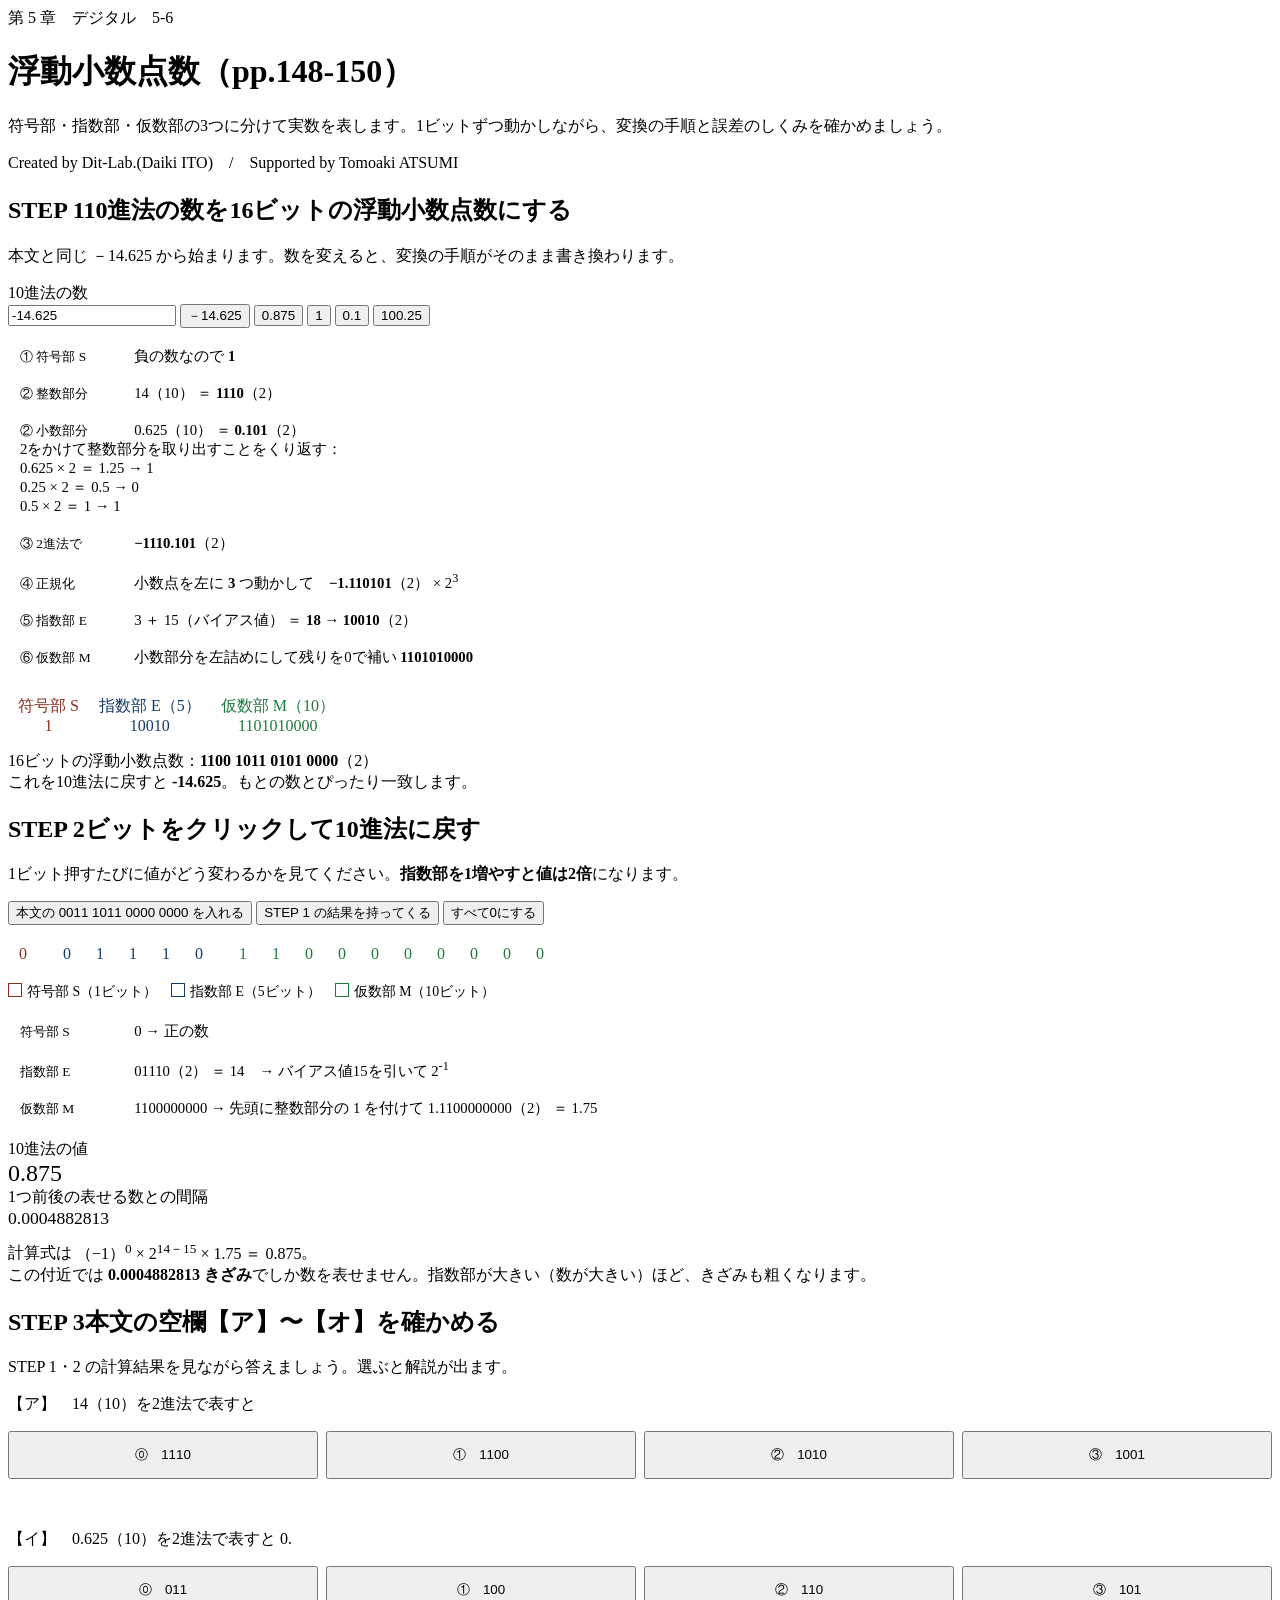
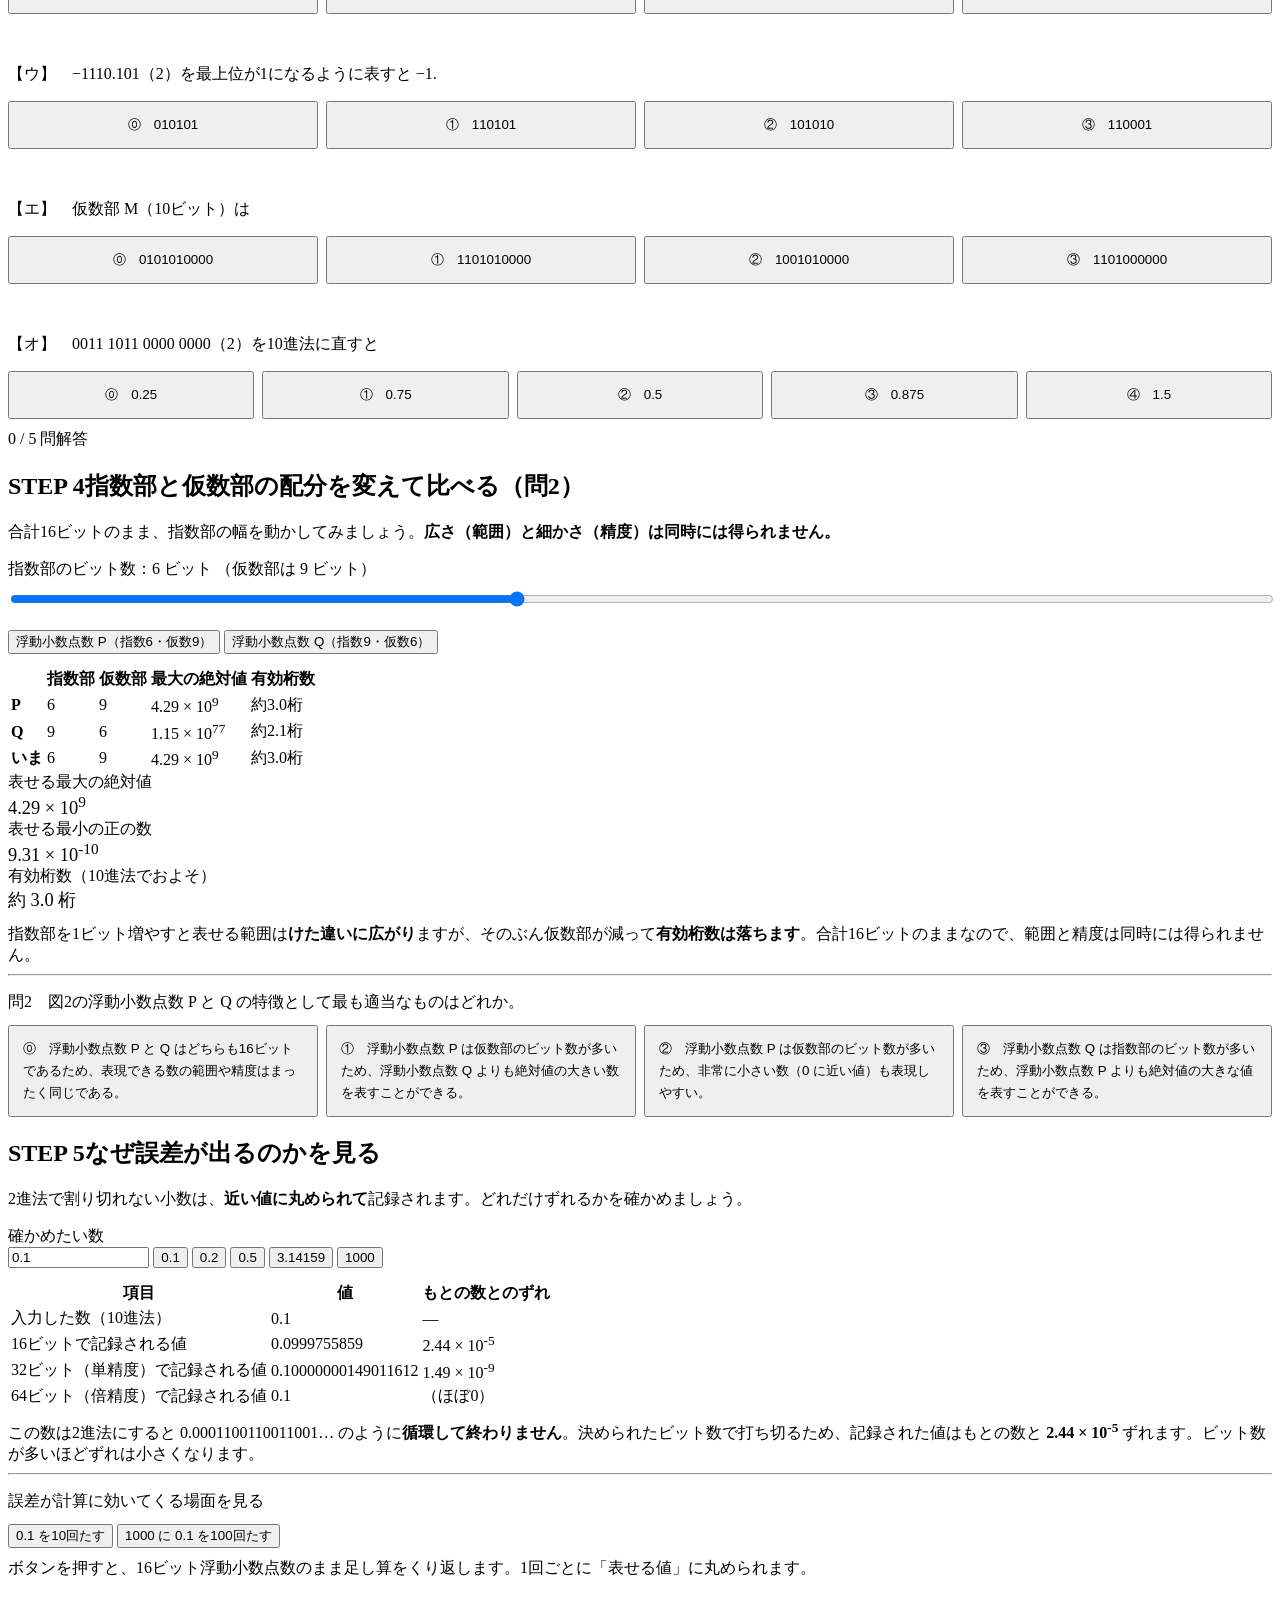
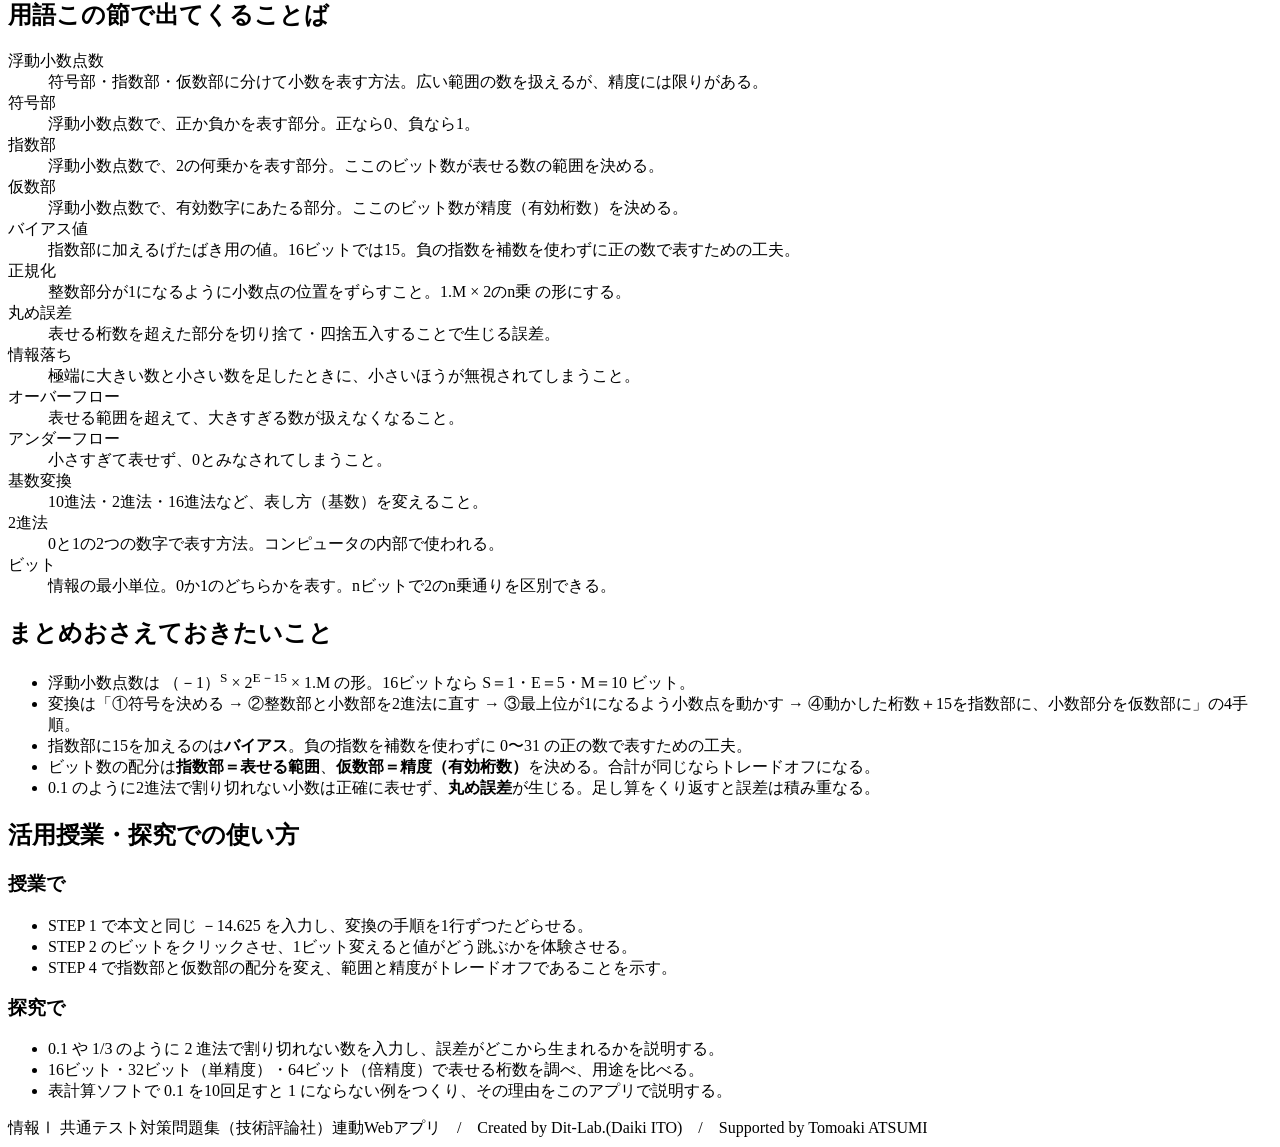
==== commit 7c48e75a: "fix: タイトルのページ数表記を台割・最終原稿に合わせて修正" ====
--- a/index.html
+++ b/index.html
@@ -6,7 +6,7 @@
 <title>浮動小数点数｜情報Ⅰ共通テスト対策問題集</title>
 <meta name="description" content="符号部・指数部・仮数部の3つに分けて実数を表します。1ビットずつ動かしながら、変換の手順と誤差のしくみを確かめましょう。">
 <link rel="icon" href="data:image/svg+xml,%3Csvg xmlns=%22http://www.w3.org/2000/svg%22 viewBox=%220 0 32 32%22%3E%3Crect width=%2232%22 height=%2232%22 fill=%22%2315181c%22/%3E%3Ctext x=%2216%22 y=%2222%22 font-size=%2218%22 font-family=%22monospace%22 fill=%22%23fff%22 text-anchor=%22middle%22%3E01%3C/text%3E%3C/svg%3E">
-<link rel="stylesheet" href="css/style.css?v=1b60c856">
+<link rel="stylesheet" href="css/style.css?v=bdbb3cb0">
 <link rel="stylesheet" href="css/app.css?v=b3b296eb">
 </head>
 <body>
@@ -14,7 +14,7 @@
 <header class="app-header">
   <div class="inner">
     <span class="eyebrow">第 5 章　デジタル　5-6</span>
-    <h1>浮動小数点数（pp.148-149）</h1>
+    <h1>浮動小数点数（pp.148-150）</h1>
     <p class="lead">符号部・指数部・仮数部の3つに分けて実数を表します。1ビットずつ動かしながら、変換の手順と誤差のしくみを確かめましょう。</p>
     <p class="credit">Created by Dit-Lab.(Daiki ITO)　/　Supported by Tomoaki ATSUMI</p>
   </div>
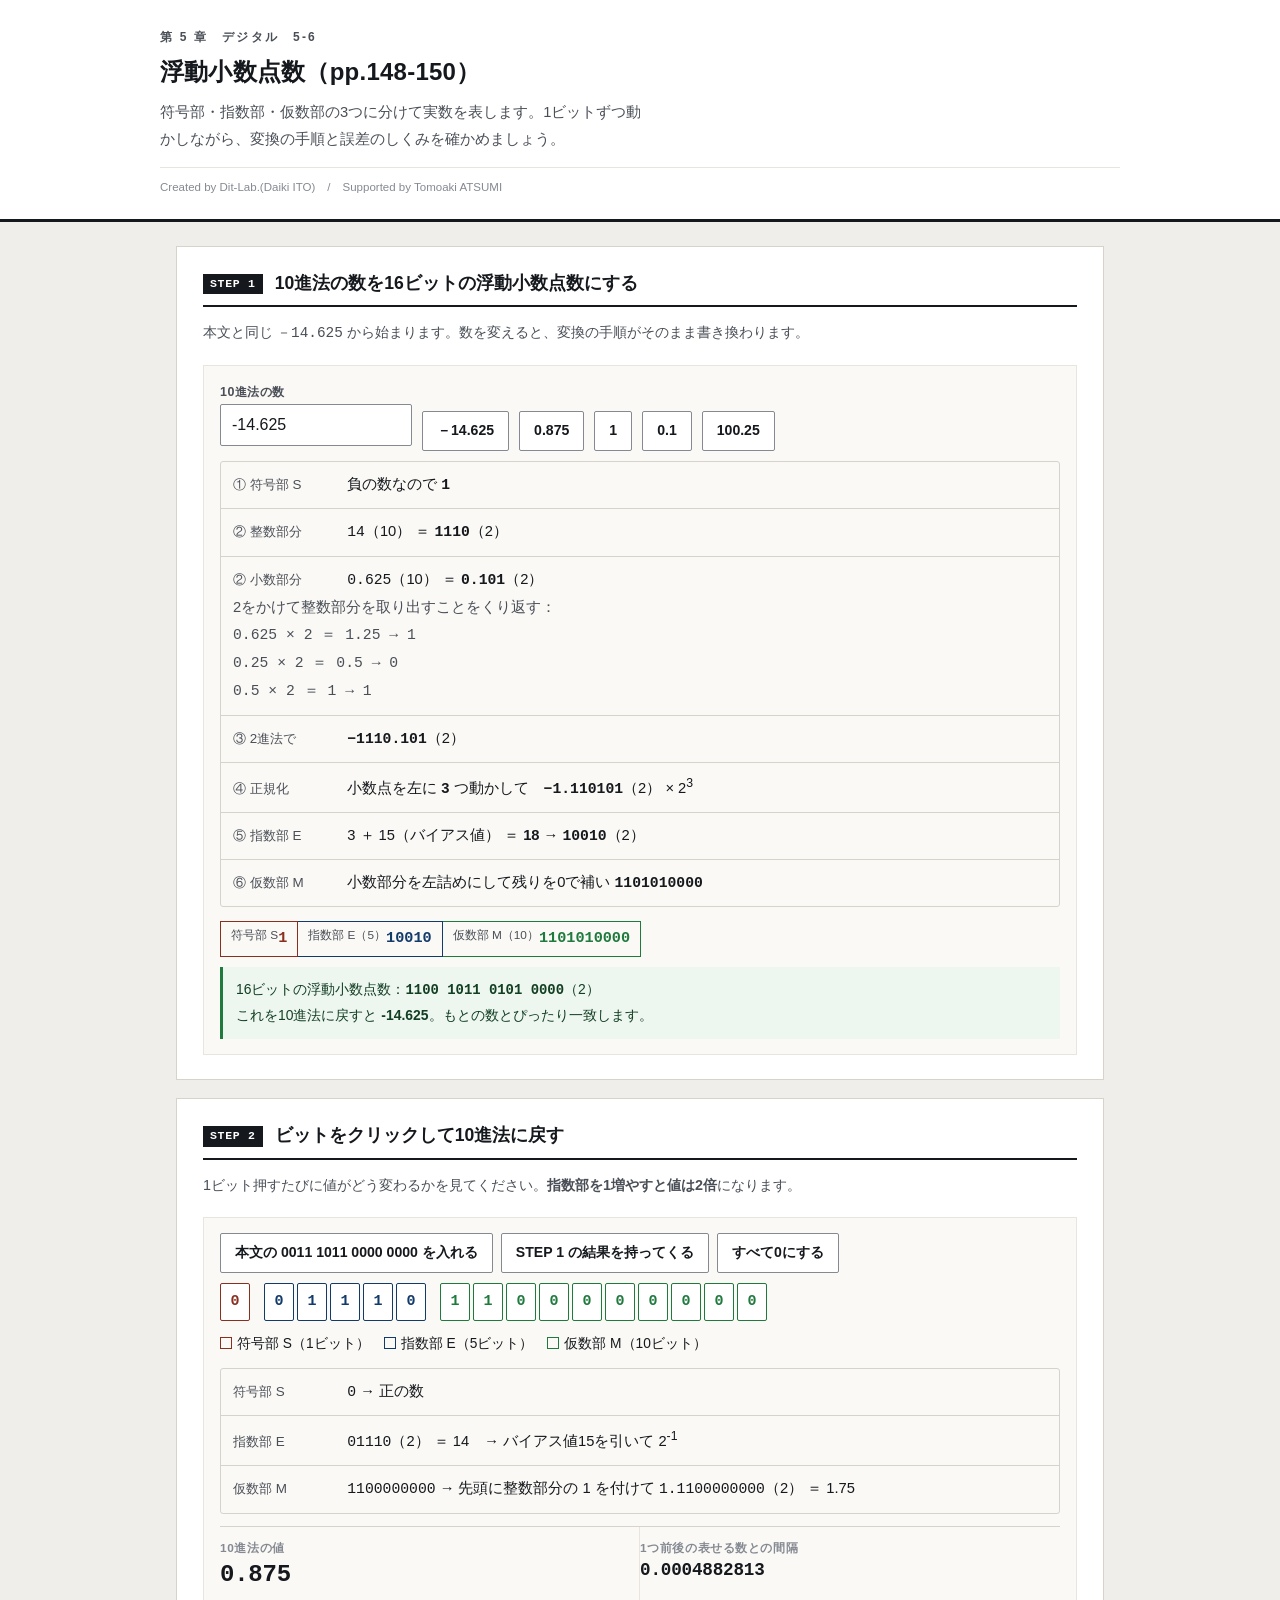
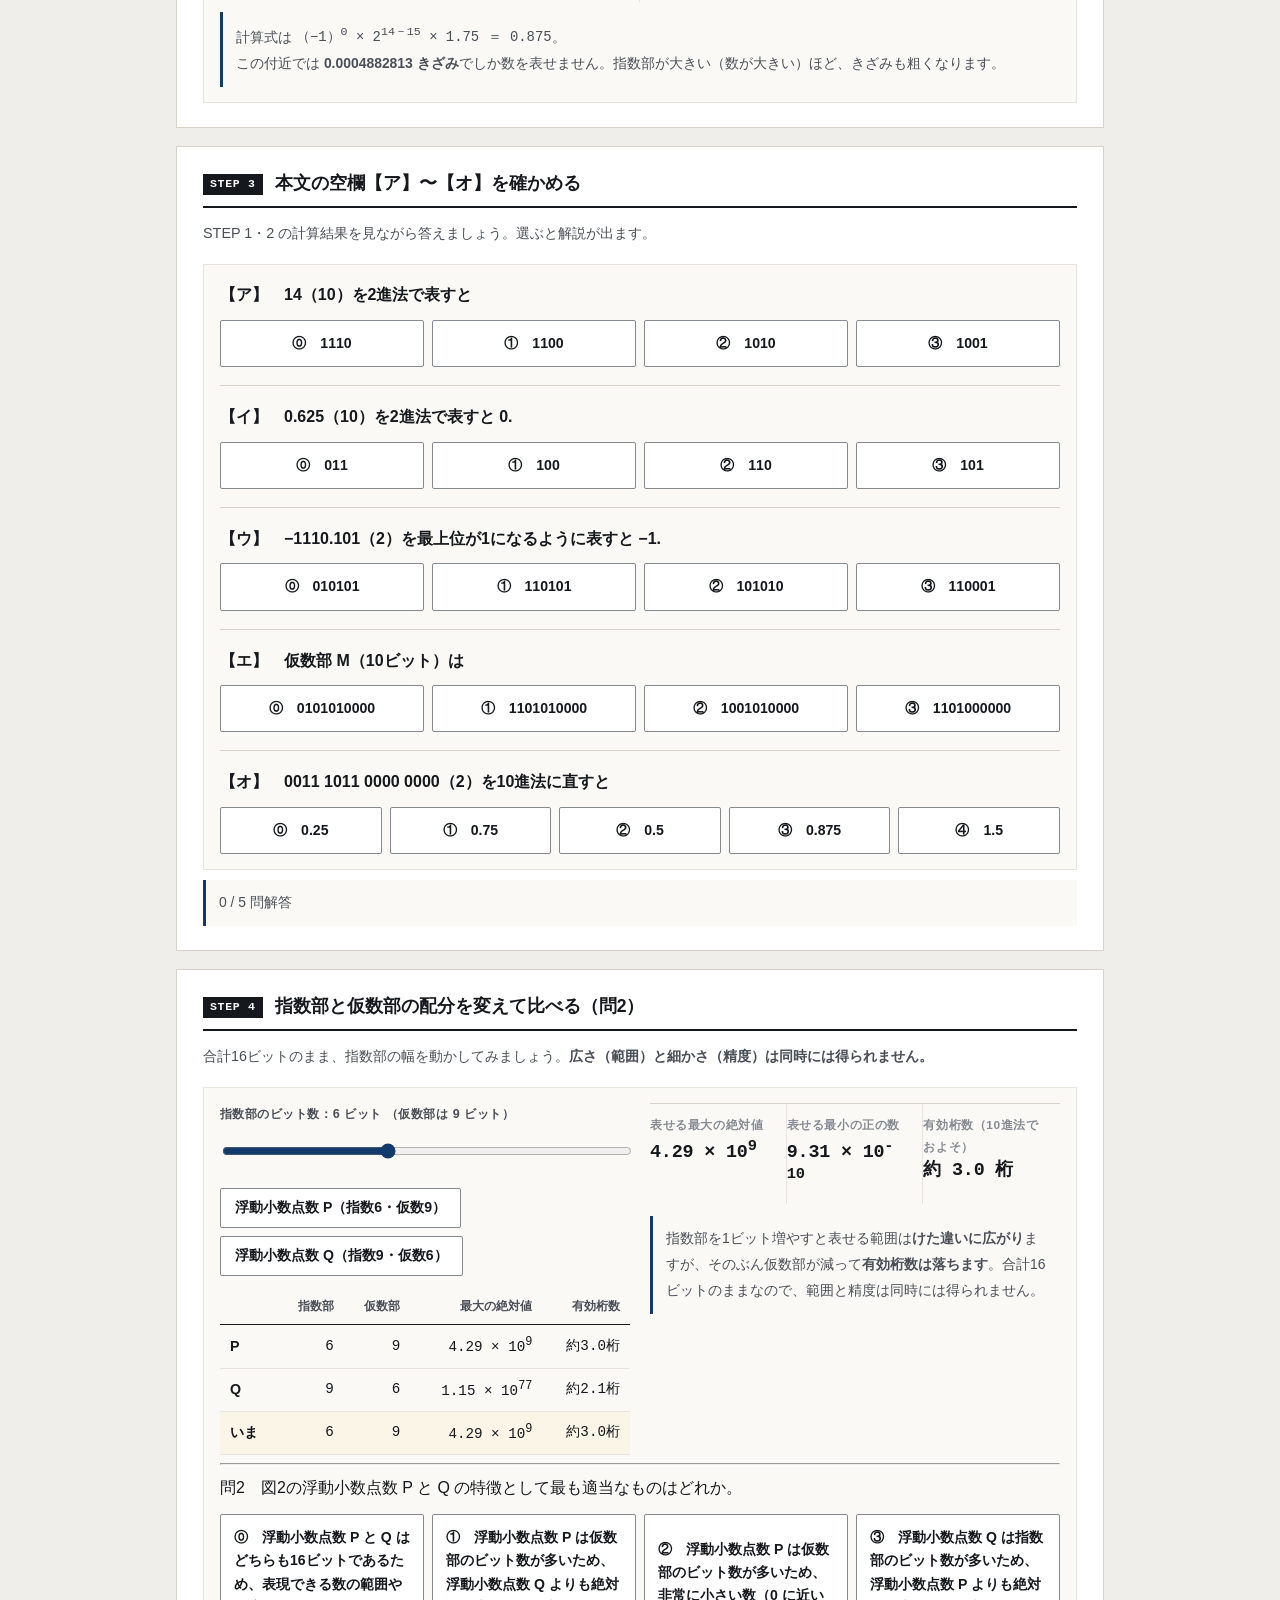
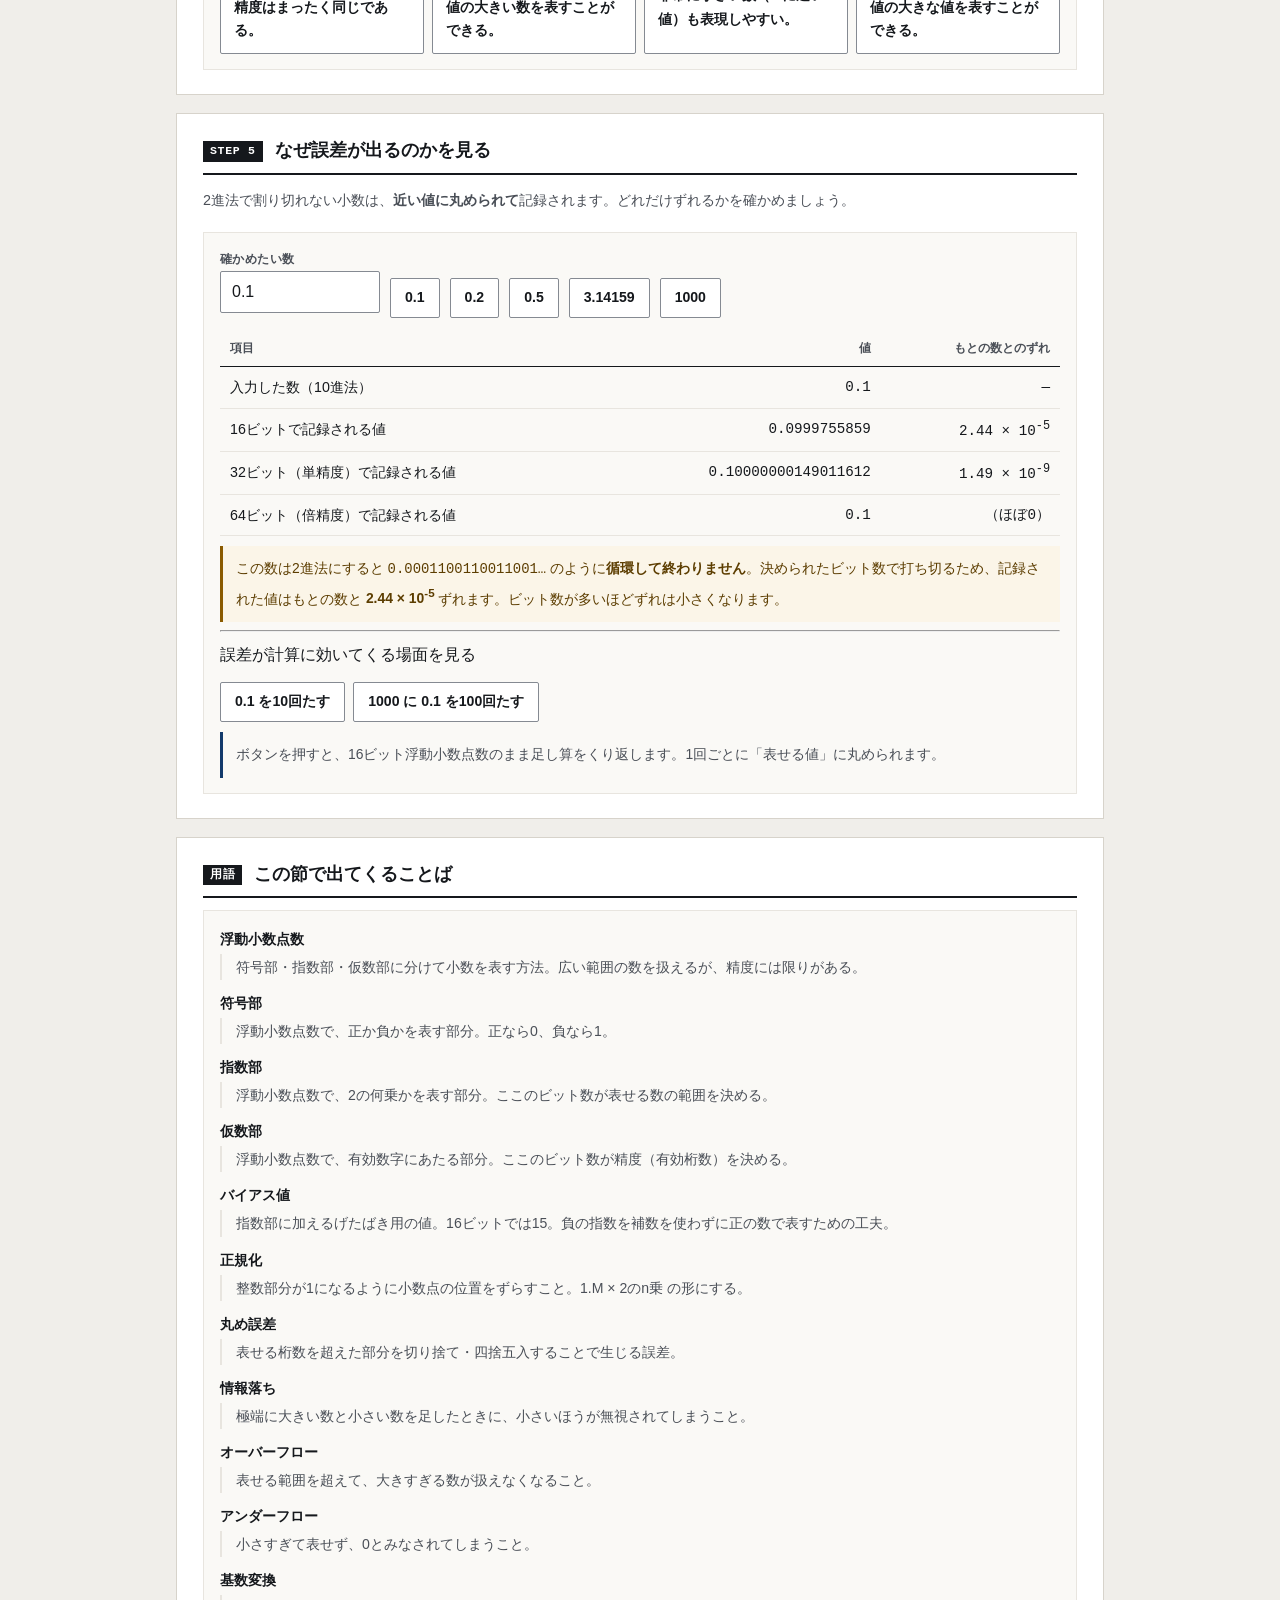
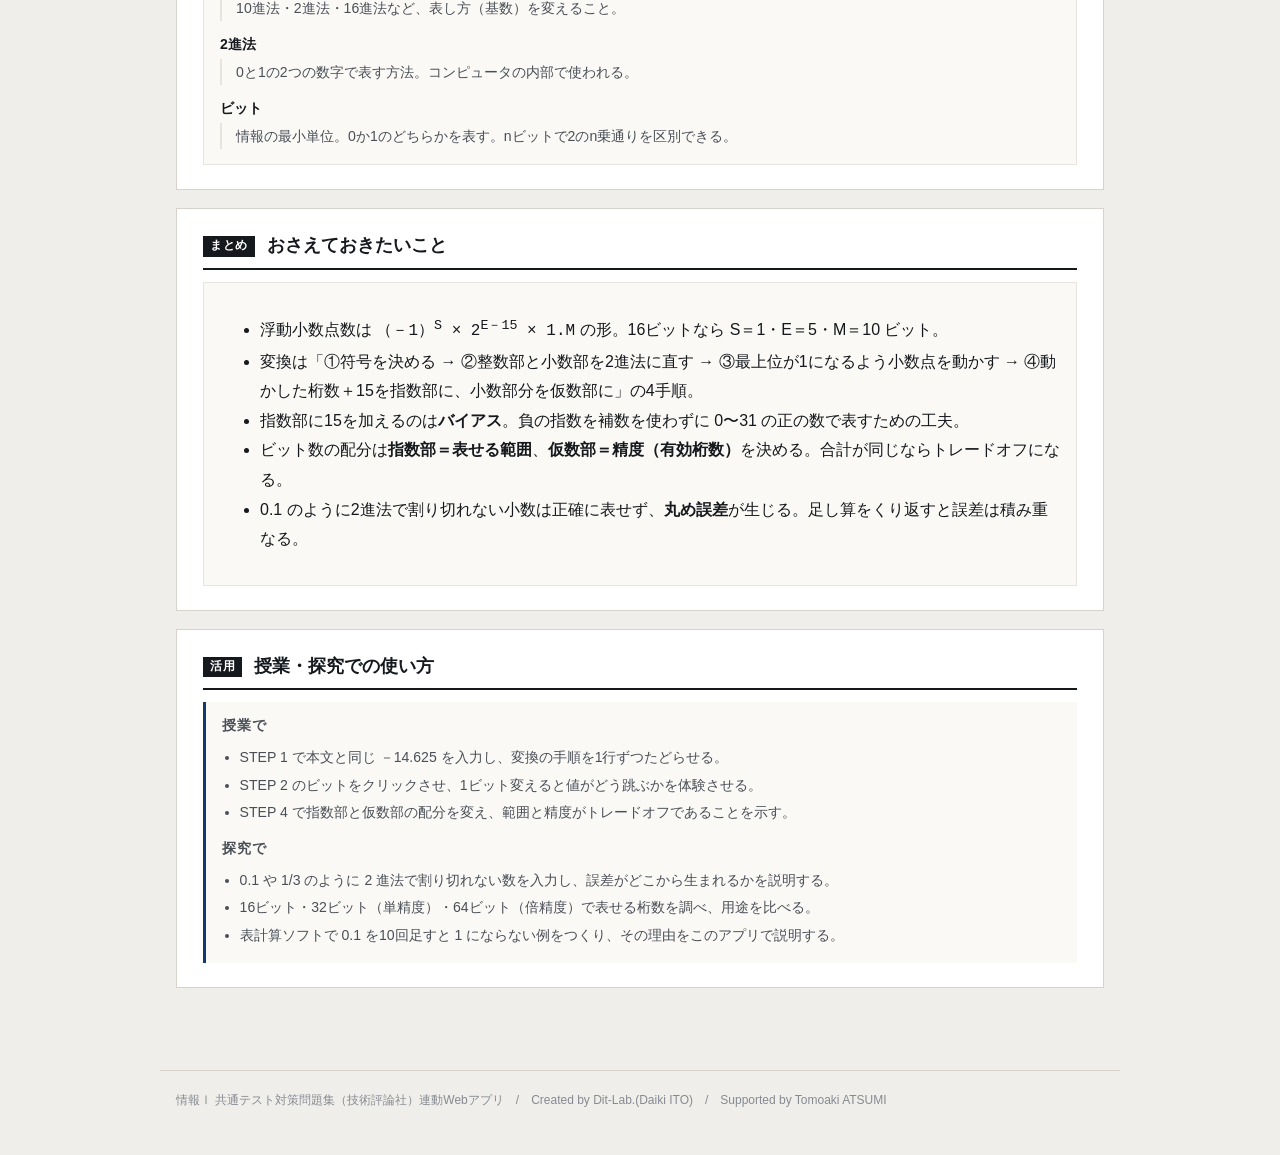
==== commit cbf91ed4: "fix: 未定義のCSS変数（--line/--muted/--sans）で枠線と文字色が消えていた問題を修正" ====
--- a/index.html
+++ b/index.html
@@ -6,7 +6,7 @@
 <title>浮動小数点数｜情報Ⅰ共通テスト対策問題集</title>
 <meta name="description" content="符号部・指数部・仮数部の3つに分けて実数を表します。1ビットずつ動かしながら、変換の手順と誤差のしくみを確かめましょう。">
 <link rel="icon" href="data:image/svg+xml,%3Csvg xmlns=%22http://www.w3.org/2000/svg%22 viewBox=%220 0 32 32%22%3E%3Crect width=%2232%22 height=%2232%22 fill=%22%2315181c%22/%3E%3Ctext x=%2216%22 y=%2222%22 font-size=%2218%22 font-family=%22monospace%22 fill=%22%23fff%22 text-anchor=%22middle%22%3E01%3C/text%3E%3C/svg%3E">
-<link rel="stylesheet" href="css/style.css?v=bdbb3cb0">
+<link rel="stylesheet" href="css/style.css?v=88681cd4">
 <link rel="stylesheet" href="css/app.css?v=b3b296eb">
 </head>
 <body>
--- a/css/style.css
+++ b/css/style.css
@@ -0,0 +1,304 @@
+/* =========================================================
+   情報Ⅰ 共通テスト対策問題集 — Web アプリ共通スタイル
+   紙面（参考書）に寄せた設計。装飾色は使わず、色は意味を持つときだけ。
+   ========================================================= */
+
+:root{
+  --paper:#ffffff;
+  --paper-2:#faf9f6;      /* うすい紙 */
+  --bg:#f0eeea;           /* 台紙 */
+  --ink:#15181c;
+  --ink-2:#4a4f57;
+  --ink-3:#858a92;
+  --rule:#d7d3cb;
+  /* 旧名のまま書かれているアプリ用の別名（未定義だと枠線や文字色が消えるため） */
+  --line: var(--rule);
+  --muted: var(--ink-2);
+  --sans: var(--font);         /* 罫線 */
+  --rule-2:#e8e5df;
+  --accent:#123a6b;       /* 濃紺。主要操作と現在地だけに使う */
+  --accent-w:#e9eef6;
+  --zero:#c0392b;         /* 左＝0 */
+  --one:#1d4ed8;          /* 右＝1 */
+  --ok:#1f7a3d;   --ok-bg:#eef6f0;
+  --ng:#b3261e;   --ng-bg:#fbefee;
+  --warn:#8a5a00; --warn-bg:#fbf5e8;
+  --font:"Hiragino Kaku Gothic ProN","Hiragino Sans","Yu Gothic Medium","Yu Gothic",
+         "Noto Sans JP",Meiryo,-apple-system,BlinkMacSystemFont,sans-serif;
+  --mono:"SFMono-Regular",Menlo,Consolas,"Courier New",monospace;
+}
+
+*{box-sizing:border-box}
+[hidden]{display:none !important}
+html{-webkit-text-size-adjust:100%}
+body{
+  margin:0; background:var(--bg); color:var(--ink);
+  font-family:var(--font); font-size:16px; line-height:1.85;
+  font-feature-settings:"palt" 1;
+}
+h1,h2,h3,h4{line-height:1.45; margin:0; font-weight:700}
+p{margin:0 0 .75em} p:last-child{margin-bottom:0}
+a{color:var(--accent)}
+
+/* ---------- 標題 ---------- */
+.app-header{background:var(--paper); border-bottom:3px solid var(--ink); padding:26px 20px 20px}
+.app-header .inner{max-width:960px; margin:0 auto}
+.app-header .eyebrow{
+  font-size:.75rem; font-weight:700; color:var(--ink-2); letter-spacing:.18em;
+  display:block; margin-bottom:7px;
+}
+.app-header h1{font-size:1.5rem; letter-spacing:.01em}
+.app-header .lead{font-size:.92rem; color:var(--ink-2); margin-top:9px; max-width:60ch}
+.app-header .credit{
+  font-size:.72rem; color:var(--ink-3); margin-top:14px;
+  padding-top:9px; border-top:1px solid var(--rule-2);
+}
+
+/* ---------- 版面 ---------- */
+.wrap{max-width:960px; margin:0 auto; padding:24px 16px 64px}
+.step{background:var(--paper); border:1px solid var(--rule); padding:24px 26px; margin-bottom:18px}
+.step > h2{
+  display:flex; align-items:baseline; gap:12px; font-size:1.1rem;
+  padding-bottom:9px; border-bottom:2px solid var(--ink); margin-bottom:12px;
+}
+.step > h2 .no{
+  flex:none; font-family:var(--mono); font-size:.72rem; font-weight:700;
+  background:var(--ink); color:var(--paper); padding:2px 7px; letter-spacing:.06em;
+  position:relative; top:-2px;
+}
+.step > .desc{color:var(--ink-2); font-size:.9rem; margin-bottom:18px}
+.step[hidden]{display:none}
+
+.grid{display:grid; gap:20px}
+.grid > *{min-width:0}          /* 子の中身で列が広がるのを防ぐ */
+@media(min-width:800px){ .grid.c2{grid-template-columns:1fr 1fr} }
+@media(min-width:800px){ .grid.c21{grid-template-columns:1.45fr 1fr} }
+
+.panel{border:1px solid var(--rule-2); background:var(--paper-2); padding:15px 16px; min-width:0}
+.panel > h3{
+  font-size:.8rem; font-weight:700; color:var(--ink-2); letter-spacing:.08em;
+  margin-bottom:12px; padding-bottom:6px; border-bottom:1px solid var(--rule);
+}
+
+/* ---------- 部品 ---------- */
+.btn{
+  appearance:none; border:1px solid var(--ink-3); background:var(--paper); color:var(--ink);
+  font-family:inherit; font-size:.88rem; font-weight:700; padding:8px 14px;
+  border-radius:2px; cursor:pointer; min-height:40px; line-height:1.4;
+  transition:background .12s, border-color .12s, color .12s;
+}
+.btn:hover:not(:disabled){background:var(--accent-w); border-color:var(--accent); color:var(--accent)}
+.btn:disabled{opacity:.35; cursor:not-allowed}
+.btn.primary{background:var(--accent); color:var(--paper); border-color:var(--accent)}
+.btn.primary:hover:not(:disabled){background:#0d2c53; color:var(--paper)}
+.btn.ghost{border-color:var(--rule); color:var(--ink-2)}
+.btn.sm{font-size:.8rem; padding:5px 10px; min-height:34px}
+.btn-row{display:flex; flex-wrap:wrap; gap:8px; align-items:center}
+
+/* タブ（見出し下線式） */
+.seg{display:flex; gap:0; border-bottom:1px solid var(--rule)}
+.seg button{
+  appearance:none; border:0; background:transparent; font-family:inherit; font-size:.88rem;
+  font-weight:700; color:var(--ink-3); padding:9px 4px; margin-right:26px; cursor:pointer;
+  border-bottom:3px solid transparent; margin-bottom:-1px; min-height:40px;
+}
+.seg button:hover{color:var(--ink-2)}
+.seg button[aria-pressed="true"]{color:var(--ink); border-bottom-color:var(--accent)}
+
+label.fld{display:block; font-size:.78rem; font-weight:700; color:var(--ink-2); margin-bottom:5px; letter-spacing:.04em}
+input[type=text], textarea, input[type=number]{
+  width:100%; font-family:inherit; font-size:1rem; color:var(--ink);
+  border:1px solid var(--ink-3); border-radius:2px; padding:9px 11px;
+  background:var(--paper); min-height:42px;
+}
+input:focus, textarea:focus{outline:2px solid var(--accent); outline-offset:-1px; border-color:var(--accent)}
+.btn:focus-visible, .seg button:focus-visible, .node-card:focus-visible{outline:2px solid var(--accent); outline-offset:2px}
+textarea{resize:vertical; line-height:1.7}
+.mono{font-family:var(--mono)}
+
+table.tbl{width:100%; border-collapse:collapse; font-size:.89rem}
+table.tbl th, table.tbl td{border-bottom:1px solid var(--rule-2); padding:7px 10px; text-align:right}
+table.tbl th:first-child, table.tbl td:first-child{text-align:left}
+table.tbl thead th{border-bottom:1.5px solid var(--ink); font-size:.76rem; color:var(--ink-2); font-weight:700; white-space:nowrap}
+.tbl-scroll{overflow-x:auto; -webkit-overflow-scrolling:touch; max-width:100%}
+
+.note{padding:10px 13px; font-size:.87rem; border-left:3px solid var(--ink-3); background:var(--paper-2); overflow-wrap:break-word; word-break:break-word}
+.note.ok{background:var(--ok-bg); border-left-color:var(--ok); color:#123f22}
+.note.ng{background:var(--ng-bg); border-left-color:var(--ng); color:#6d1a15}
+.note.info{background:var(--paper-2); border-left-color:var(--accent); color:var(--ink-2)}
+.note.warn{background:var(--warn-bg); border-left-color:var(--warn); color:#5c3d00}
+.note[hidden]{display:none}
+
+.badge{
+  display:inline-block; font-size:.72rem; font-weight:700; padding:1px 7px;
+  border:1px solid var(--rule); color:var(--ink-2); background:var(--paper); letter-spacing:.04em;
+}
+
+/* 数値は罫線で仕切るだけ。カードにしない */
+.metrics{display:flex; flex-wrap:wrap; gap:0; border-top:1px solid var(--rule)}
+.metric{flex:1 1 130px; padding:11px 14px 11px 0; border-right:1px solid var(--rule-2)}
+.metric:last-child{border-right:0}
+.metric .k{font-size:.74rem; color:var(--ink-3); font-weight:700; letter-spacing:.05em}
+.metric .v{font-size:1.6rem; font-weight:700; line-height:1.3; font-family:var(--mono); letter-spacing:-.01em}
+.metric .s{font-size:.76rem; color:var(--ink-2)}
+
+.bit0{color:var(--zero); font-weight:700}
+.bit1{color:var(--one); font-weight:700}
+
+.app-footer{
+  max-width:960px; margin:0 auto; padding:18px 16px 44px; color:var(--ink-3);
+  font-size:.75rem; border-top:1px solid var(--rule);
+}
+.sr-only{position:absolute;width:1px;height:1px;overflow:hidden;clip:rect(0 0 0 0);white-space:nowrap}
+
+@media(max-width:640px){
+  body{font-size:15px}
+  .app-header{padding:20px 16px 16px}
+  .app-header h1{font-size:1.16rem}
+  .wrap{padding:16px 12px 52px}
+  .step{padding:18px 15px}
+  .seg button{margin-right:18px; font-size:.84rem}
+  .metric{flex-basis:50%; border-right:0}
+}
+@media (prefers-reduced-motion:reduce){ *{animation:none!important; transition:none!important} }
+
+/* ---------- 自分のデータ・共有・印刷 ---------- */
+.toolbar{display:flex; flex-wrap:wrap; gap:8px; align-items:center; margin-top:12px;
+  padding-top:12px; border-top:1px solid var(--rule-2)}
+.toolbar .hint{font-size:.78rem; color:var(--ink-3)}
+.paste-area{width:100%; min-height:110px; font-family:var(--mono); font-size:.86rem}
+.use-note{background:var(--paper-2); border-left:3px solid var(--accent); padding:14px 16px; font-size:.88rem}
+.use-note h3{font-size:.86rem; letter-spacing:.06em; margin-bottom:8px; color:var(--ink-2)}
+.use-note ol, .use-note ul{margin:0; padding-left:1.25em; line-height:1.95; color:var(--ink-2)}
+
+@media print{
+  body{background:#fff}
+  .app-header{border-bottom:2px solid #000}
+  .step{border:1px solid #bbb; break-inside:avoid; page-break-inside:avoid; margin-bottom:12px}
+  .btn, .seg, .toolbar, input[type=range]{display:none !important}
+  .note{border-left-width:2px}
+  a[href]:after{content:""}
+}
+
+/* ---------- 入力グリッド ---------- */
+.dg-scroll{overflow:auto; -webkit-overflow-scrolling:touch; border:1px solid var(--rule); background:var(--paper); max-height:420px}
+table.dg{border-collapse:collapse; font-family:var(--mono); font-size:.9rem; min-width:100%}
+table.dg th, table.dg td{border:1px solid var(--rule-2); padding:0}
+table.dg thead th{background:var(--paper-2); position:sticky; top:0; z-index:2}
+table.dg .dg-n{background:var(--paper-2); color:var(--ink-3); font-size:.76rem; font-weight:400;
+  text-align:center; min-width:34px; padding:0 4px; position:sticky; left:0; z-index:1}
+table.dg .dg-corner{background:var(--paper-2); min-width:34px; position:sticky; left:0; z-index:3}
+table.dg .dg-act{background:var(--paper-2); width:34px}
+.dg-h, .dg-c{width:100%; min-width:96px; border:0; background:transparent; font-family:inherit;
+  font-size:.9rem; padding:8px 9px; color:var(--ink); min-height:38px}
+.dg-h{font-weight:700; font-family:var(--font); font-size:.82rem; color:var(--ink-2)}
+.dg-c.num{text-align:right}
+.dg-c:focus, .dg-h:focus{outline:2px solid var(--accent); outline-offset:-2px; background:var(--accent-w)}
+.dg-del{border:0; background:transparent; color:var(--ink-3); cursor:pointer; width:32px; height:34px; font-size:1rem}
+.dg-del:hover{color:var(--ng)}
+.dg-tools{display:flex; flex-wrap:wrap; gap:8px; align-items:center; margin-top:10px}
+.dg-hint{font-size:.76rem; color:var(--ink-3)}
+
+/* ---------- ファイル読み込み ---------- */
+.filebox{display:flex; flex-wrap:wrap; gap:10px; align-items:center; padding:12px;
+  border:1px dashed var(--rule); background:var(--paper-2)}
+.filebox input[type=file]{font-size:.85rem; font-family:inherit; max-width:100%}
+.filebox .sel{max-width:220px}
+.filelabel{display:inline-flex; align-items:center; gap:6px; font-size:.85rem; font-weight:700;
+  border:1px solid var(--ink-3); background:var(--paper); padding:8px 14px; border-radius:2px; cursor:pointer; min-height:40px}
+.filelabel:hover{border-color:var(--accent); color:var(--accent); background:var(--accent-w)}
+.filelabel input{display:none}
+
+/* ---------- 用語解説 ---------- */
+.term{position:relative; border-bottom:1.5px dotted var(--accent); cursor:help; color:var(--accent); font-weight:700}
+.term .term-pop{display:none; position:absolute; left:0; top:1.7em; z-index:50; width:min(300px,78vw);
+  background:var(--paper); border:1px solid var(--ink-3); box-shadow:0 6px 20px rgba(0,0,0,.14);
+  padding:10px 12px; font-size:.82rem; font-weight:400; color:var(--ink-2); line-height:1.75;
+  border-left:3px solid var(--accent); cursor:auto; text-align:left}
+.term .term-pop b{display:block; color:var(--ink); font-size:.86rem; margin-bottom:3px}
+.term.open .term-pop{display:block}
+dl.gloss{margin:0; font-size:.88rem}
+dl.gloss dt{font-weight:700; color:var(--ink); margin-top:10px}
+dl.gloss dt:first-child{margin-top:0}
+dl.gloss dd{margin:2px 0 0; color:var(--ink-2); line-height:1.85; padding-left:1em; border-left:2px solid var(--rule-2)}
+@media print{ .term{border-bottom:0; color:inherit} .term .term-pop{display:none !important} }
+
+/* ---------- スマホ・タブレット ---------- */
+@media (max-width:1024px){
+  /* iOS で入力時に画面が勝手に拡大するのを防ぐ（16px 未満だとズームする） */
+  input[type=text], input[type=number], textarea, select, .dg-c, .dg-h{ font-size:16px }
+  .dg-c, .dg-h{ min-width:110px }
+}
+@media (max-width:820px){
+  .grid.c2,.grid.c21{grid-template-columns:1fr}
+  .dg-scroll{max-height:340px}
+  .filebox{flex-direction:column; align-items:stretch}
+  .filebox .sel{max-width:100%}
+  .term .term-pop{left:auto; right:0; width:min(280px,86vw)}
+}
+@media (max-width:480px){
+  .step > h2{font-size:1rem; flex-wrap:wrap}
+  .metrics{gap:0}
+  .metric{flex-basis:50%; padding-right:10px}
+  .metric .v{font-size:1.3rem}
+  .btn{padding:8px 12px}
+  .dg-tools{gap:6px}
+  .dg-hint{width:100%}
+}
+/* タッチ操作でのスクロールを滑らかに */
+.tbl-scroll, .dg-scroll, .tree-box{ -webkit-overflow-scrolling:touch; overscroll-behavior-x:contain }
+
+/* 幅指定つきの入力欄がスマートフォンではみ出さないようにする */
+input[type=text], input[type=number], input[type=search], textarea, select{ max-width:100% }
+.btn-row > label{ min-width:0; max-width:100% }
+.btn-row > label input, .btn-row > label select{ max-width:100% }
+
+/* 共通：○×判定・並べかえ（quiz.js 用） */
+.abcde{border:1px solid var(--rule); border-radius:3px; overflow:hidden}
+.abcde > div{border-top:1px solid var(--rule); padding:10px 12px}
+.abcde > div:first-child{border-top:0}
+.abcde .st{display:flex; gap:10px; align-items:flex-start; flex-wrap:wrap}
+.abcde .st .k{font-weight:700; font-family:var(--mono); min-width:1.4em}
+.abcde .st .t{flex:1; min-width:12em}
+.abcde .jb{display:flex; gap:6px}
+.abcde .jb .btn{min-width:3.4em; padding:6px 10px; text-align:center}
+.prep{display:grid; grid-template-columns:repeat(auto-fit,minmax(150px,1fr)); gap:10px; margin-top:10px}
+.prep .slot{border:1px dashed var(--ink-3); border-radius:3px; padding:10px; min-height:92px; background:var(--paper)}
+.prep .slot.filled{border-style:solid}
+.prep .slot .tag{font:700 .74rem/1.4 var(--mono); color:var(--accent); display:block; margin-bottom:6px}
+.prep .slot .txt{font-size:.86rem; line-height:1.7}
+.cards{display:flex; flex-wrap:wrap; gap:8px; margin-top:10px}
+.cards .c{border:1px solid var(--ink-3); border-radius:3px; padding:9px 12px; background:var(--paper);
+  cursor:pointer; font-size:.88rem; max-width:100%; text-align:left; font-family:inherit; color:var(--ink)}
+.cards .c:hover{background:var(--warn-bg)}
+.cards .c.used{opacity:.35; pointer-events:none}
+
+/* --- 予想してから実行 --- */
+.pmark{display:inline-block; background:var(--accent); color:#fff; font-size:.7rem; font-weight:700;
+  letter-spacing:.08em; padding:2px 7px; border-radius:2px; margin-right:8px; vertical-align:2px}
+input.pin{font-size:1.05rem; padding:7px 10px; border:1px solid var(--rule); border-radius:3px;
+  width:9em; max-width:100%; background:#fff}
+.btn-row .unit{color:var(--muted); font-size:.9rem}
+.choice4 .btn.on{border-color:var(--accent); box-shadow:inset 0 0 0 1px var(--accent); font-weight:700}
+/* 設問文の見出し（flex ではなく通常の段落。.qhead は左右振り分け用なので用途が別） */
+.pq{margin:0 0 10px; font-weight:700; line-height:1.85}
+
+/* --- 自分のテーマでやってみる（ワークシート） --- */
+.wsheet{display:grid; gap:14px}
+@media(min-width:760px){ .wsheet{grid-template-columns:1fr 1fr} }
+.wsf{display:block}
+.wsf .wsl{display:block; font-weight:700; font-size:.9rem; margin-bottom:3px}
+.wsf .wsh{display:block; font-size:.78rem; color:var(--muted); margin-bottom:5px; line-height:1.6}
+.wsf textarea{width:100%; max-width:100%; font:inherit; font-size:.92rem; line-height:1.75;
+  padding:8px 10px; border:1px solid var(--rule); border-radius:3px; background:#fff; resize:vertical}
+.wsf textarea:focus{outline:2px solid var(--accent); outline-offset:-2px}
+.wsout{margin-top:14px; border:1px solid var(--ink-3); border-radius:3px; background:#fff; padding:16px 18px}
+.wsout h4{margin:0 0 10px; font-size:1rem}
+.wsout dl{margin:0}
+.wsout dt{font-weight:700; font-size:.84rem; color:var(--accent); margin-top:10px}
+.wsout dd{margin:2px 0 0; font-size:.92rem; line-height:1.85; white-space:pre-wrap}
+.wsout .wsmsg{margin:10px 0 0; font-size:.86rem; color:var(--muted)}
+@media print{
+  .app-header, .btn-row, .step:not(.wsprint){ display:none !important }
+  .wsout{border:none; padding:0}
+}
